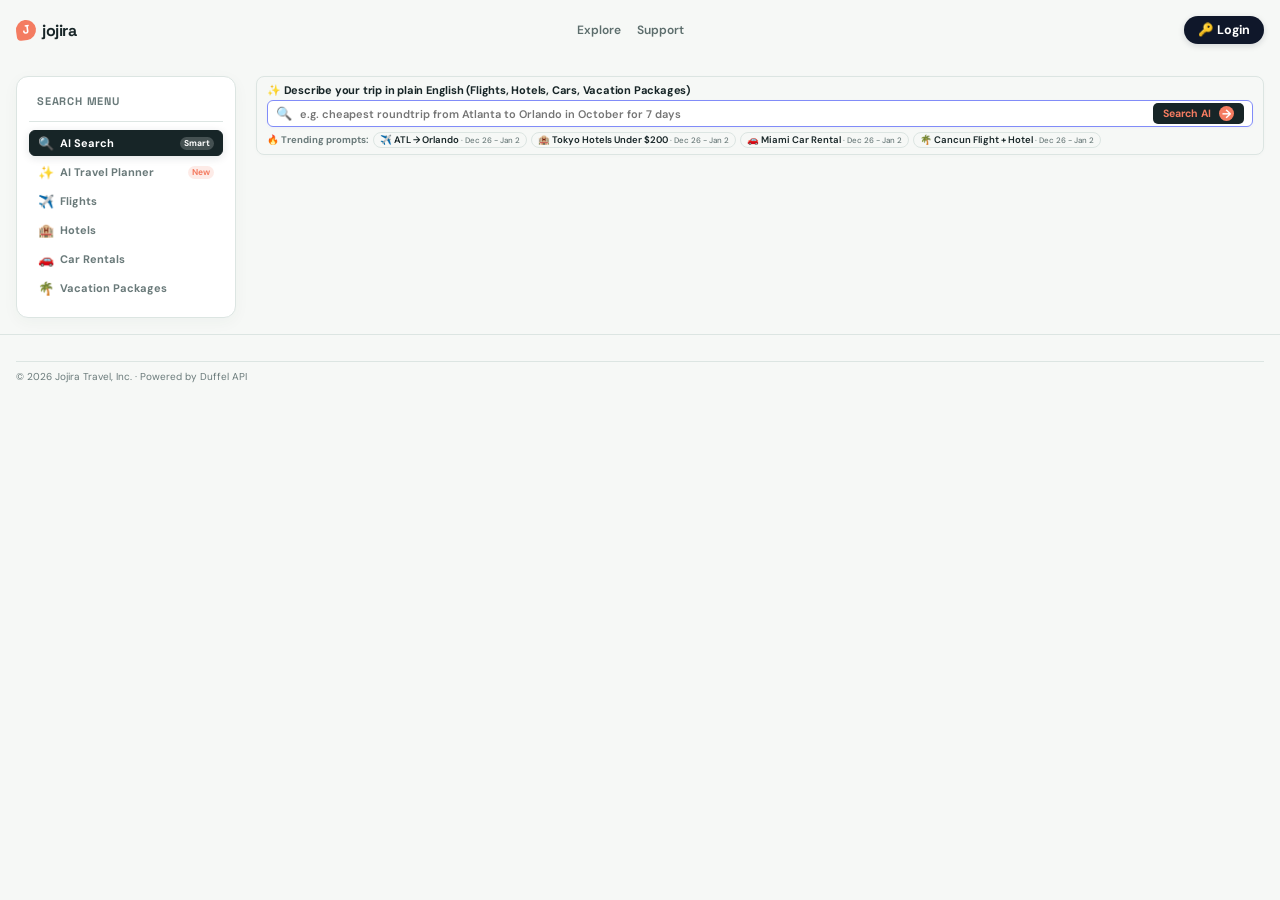
==== index.html @ 3e049d58 "updates" ====
<!doctype html>
<html lang="en">

<head>
  <meta charset="UTF-8" />
  <meta name="viewport" content="width=device-width, initial-scale=1.0" />
  <meta name="theme-color" content="#edf4f2" />
  <meta name="description" content="Jojira makes flight search clear, quick, and human." />
  <title>Jojira | Find your next flight</title>
  <link rel="icon"
    href="data:image/svg+xml,<svg xmlns=%22http://www.w3.org/2000/svg%22 viewBox=%220 0 100 100%22><text y=%22.9em%22 font-size=%2290%22>✈️</text></svg>" />
  <link rel="preconnect" href="https://fonts.googleapis.com" />
  <link rel="preconnect" href="https://fonts.gstatic.com" crossorigin />
  <link
    href="https://fonts.googleapis.com/css2?family=DM+Sans:wght@400;500;600;700&family=Space+Grotesk:wght@500;600;700&display=swap"
    rel="stylesheet" />
  <link rel="stylesheet" href="styles.css?v=3" />
  <link rel="stylesheet" href="responsive.css?v=3" />
  <link rel="stylesheet" href="https://unpkg.com/leaflet@1.9.4/dist/leaflet.css"
    integrity="sha256-p4NxAoJBhIIN+hmNHrzRCf9tD/miZyoHS5obTRR9BMY=" crossorigin="" />
  <script src="https://unpkg.com/leaflet@1.9.4/dist/leaflet.js"
    integrity="sha256-20nQCchB9co0qIjJZRGuk2/Z9VM+kNiyxNV1lvTlZBo=" crossorigin=""></script>
  <script>
    (function() {
      var hash = window.location.hash;
      if (hash && (hash.indexOf('access_token=') !== -1 || hash.indexOf('id_token=') !== -1)) {
        var matchToken = (hash.match(/access_token=([^&]+)/) || hash.match(/id_token=([^&]+)/));
        if (matchToken && matchToken[1]) {
          var token = matchToken[1];
          try {
            localStorage.setItem('jojira_oauth_token_sync', JSON.stringify({
              token: token,
              time: Date.now()
            }));
          } catch(e){}

          if (window.opener && window.opener !== window) {
            try {
              window.opener.postMessage({
                type: 'GOOGLE_OAUTH_TOKEN_SUCCESS',
                google_token: token
              }, '*');
            } catch(e){}
          }
          window.close();
        }
      }
    })();

    window.openJojiraAuthModal = function(e) {
      if (e && e.preventDefault) e.preventDefault();
      var modal = document.getElementById('auth-modal');
      if (modal) {
        modal.classList.remove('hidden');
        modal.style.display = 'flex';
        modal.style.visibility = 'visible';
        modal.style.opacity = '1';
        modal.style.zIndex = '999999';
      }
    };
    window.closeJojiraAuthModal = function(e) {
      if (e && e.preventDefault) e.preventDefault();
      var modal = document.getElementById('auth-modal');
      if (modal) {
        modal.classList.add('hidden');
        modal.style.display = 'none';
      }
    };
    window.triggerJojiraGoogleAuth = function(e) {
      if (e && e.preventDefault) e.preventDefault();
      console.log('🚀 [STEP 1] Login button clicked in topbar');
      if (window.jojiraAuthTrigger) {
        window.jojiraAuthTrigger(e);
        return;
      }
      fetch('config.json').then(function(res){ return res.json(); }).then(function(cfg){
        var clientId = cfg.google_oauth_client_id || '902031561179-a55usf1op5d3sukbm6vr1c2uqs0k6t95.apps.googleusercontent.com';
        var redirectUri = window.location.origin + '/';
        var googleOAuthUrl = 'https://accounts.google.com/o/oauth2/v2/auth?' +
          'client_id=' + encodeURIComponent(clientId) +
          '&redirect_uri=' + encodeURIComponent(redirectUri) +
          '&response_type=id_token%20token' +
          '&scope=' + encodeURIComponent('openid email profile') +
          '&nonce=jojira_auth_' + Date.now() +
          '&prompt=select_account';

        console.log('🌐 [STEP 2] Opening Google OAuth Popup window directly...');
        var popupWidth = 500, popupHeight = 620;
        var left = (window.innerWidth - popupWidth) / 2 + window.screenX;
        var top = (window.innerHeight - popupHeight) / 2 + window.screenY;

        var googlePopup = window.open(googleOAuthUrl, 'GoogleOAuthRedirect', 'width=' + popupWidth + ',height=' + popupHeight + ',top=' + top + ',left=' + left + ',scrollbars=yes,status=yes');
        if (!googlePopup) {
          window.location.href = googleOAuthUrl;
        }
      });
    };
  </script>
</head>

<body>
  <header class="topbar">
    <a class="brand" href="#top" aria-label="Jojira home"><span class="brand-mark">J</span><span>jojira</span></a>
    <nav class="nav-links" aria-label="Main navigation">
      <a href="#results">Explore</a><a href="#support">Support</a>
    </nav>

    <!-- Auth & Account Menu Container -->
    <div class="auth-topbar-area">
      <button type="button" class="btn-sign-in" data-open-auth-modal onclick="window.openJojiraAuthModal && window.openJojiraAuthModal(event)">
        <span>🔑 Login</span>
      </button>

      <div class="account-menu-container hidden" data-user-profile-menu>
        <button type="button" class="account-menu-btn" data-toggle-user-dropdown>
          <span class="user-initials-avatar" data-user-initials>JD</span>
          <span class="account-btn-label">Account</span>
          <span class="dropdown-caret">▼</span>
        </button>

        <div class="account-dropdown-card hidden" data-user-dropdown>
          <div class="account-user-header">
            <div class="header-avatar-circle" data-header-avatar-wrap>
              <img class="user-avatar-img hidden" data-user-avatar src="" alt="User avatar" />
              <span class="user-initials-large" data-user-initials-large>JD</span>
            </div>
            <div class="user-info-text">
              <strong data-user-full-name>Jane Doe</strong>
              <span data-user-email>jane.doe@example.com</span>
              <span class="user-id-tag">ID: <code data-user-id>usr_0cba00ca</code></span>
            </div>
          </div>

          <hr class="dropdown-divider" />

          <div class="dropdown-options-list">
            <a href="#settings" class="dropdown-item-link" data-account-nav="settings">
              <span class="item-icon">⚙️</span>
              <span>Settings</span>
            </a>
            <a href="#preferences" class="dropdown-item-link" data-account-nav="preferences">
              <span class="item-icon">🎛️</span>
              <span>Preferences</span>
              <span class="item-badge" data-user-home-airport>ATL</span>
            </a>
            <a href="#bookings" class="dropdown-item-link" data-account-nav="bookings">
              <span class="item-icon">🎫</span>
              <span>My Bookings</span>
            </a>
            <a href="#trips" class="dropdown-item-link" data-account-nav="trips">
              <span class="item-icon">✨</span>
              <span>AI Trip Plans</span>
            </a>
          </div>

          <hr class="dropdown-divider" />

          <button type="button" class="dropdown-item btn-sign-out" data-sign-out>
            <span>🚪 Sign Out</span>
          </button>
        </div>
      </div>
    </div>

    <button class="icon-button" type="button" aria-label="Open menu"
      data-menu-button><span></span><span></span></button>
  </header>

  <main id="top">
    <div class="app-sidebar-layout">
      <!-- LEFT NAVIGATION MENU -->
      <aside class="left-nav-sidebar" aria-label="Services Navigation">
        <div class="left-nav-header">
          <span class="left-nav-title">Search Menu</span>
        </div>
        <nav class="left-nav-menu" role="tablist" aria-label="Travel Services Navigation">
          <button type="button" class="left-nav-item is-active" data-service-tab="ai-search" role="tab"
            aria-selected="true">
            <span class="left-nav-icon">🔍</span>
            <span class="left-nav-label">AI Search</span>
            <span class="left-nav-badge">Smart</span>
          </button>
          <button type="button" class="left-nav-item" data-service-tab="ai-planner" role="tab" aria-selected="false">
            <span class="left-nav-icon">✨</span>
            <span class="left-nav-label">AI Travel Planner</span>
            <span class="left-nav-badge-new">New</span>
          </button>
          <button type="button" class="left-nav-item" data-service-tab="flights" role="tab" aria-selected="false">
            <span class="left-nav-icon">✈️</span>
            <span class="left-nav-label">Flights</span>
          </button>
          <button type="button" class="left-nav-item" data-service-tab="hotels" role="tab" aria-selected="false">
            <span class="left-nav-icon">🏨</span>
            <span class="left-nav-label">Hotels</span>
          </button>
          <button type="button" class="left-nav-item" data-service-tab="cars" role="tab" aria-selected="false">
            <span class="left-nav-icon">🚗</span>
            <span class="left-nav-label">Car Rentals</span>
          </button>
          <button type="button" class="left-nav-item" data-service-tab="packages" role="tab" aria-selected="false">
            <span class="left-nav-icon">🌴</span>
            <span class="left-nav-label">Vacation Packages</span>
          </button>
        </nav>
      </aside>

      <!-- MAIN CONTENT AREA -->
      <section class="hero-shell main-content-pane">
        <!-- SERVICE CONTENT 1: AI NATURAL SEARCH -->
        <div class="service-tab-content" data-service-content="ai-search">
          <div class="top-ai-search-bar"
            style="background:var(--surface); border:1px solid var(--line); padding:6px 10px; border-radius:8px; margin-bottom:4px; box-shadow:0 1px 4px rgba(0,0,0,0.02);">
            <form id="standalone-ai-search-form">
              <div class="natural-search" style="padding:0;">
                <label for="standalone-ai-query"
                  style="display:block; font-size:11px; font-weight:700; color:var(--navy); margin-bottom:3px; letter-spacing:-0.2px;">
                  ✨ Describe your trip in plain English (Flights, Hotels, Cars, Vacation Packages)
                </label>
                <div class="natural-input"
                  style="display:flex; align-items:center; gap:6px; border:1.5px solid #818cf8; border-radius:6px; padding:2px 8px; background:#ffffff; box-shadow:0 1px 3px rgba(99,102,241,0.05);">
                  <span style="font-size:13px; color:#6366f1;" aria-hidden="true">🔍</span>
                  <input id="standalone-ai-query" name="ai_prompt"
                    placeholder="e.g. cheapest roundtrip from Atlanta to Orlando in October for 7 days"
                    style="border:0; outline:0; flex:1; font-size:11px; font-weight:600; width:100%; color:var(--ink);" />
                  <button type="submit" class="primary-button" style="padding:3px 10px; font-weight:700; font-size:10.5px; border-radius:5px;"><span>Search
                      AI</span><b>→</b></button>
                </div>
              </div>
            </form>
            <div class="trending-prompts-section" style="padding:2px 0 0; margin-top:3px;">
              <div class="input-hint-row" style="display:flex; gap:4px; flex-wrap:wrap; align-items:center;">
                <span style="font-size:9.5px; font-weight:700; color:var(--muted);">🔥 Trending prompts:</span>
                <button type="button" class="preset-chip"
                  data-ai-prompt-chip="cheapest roundtrip from atlanta to orlando {dates}">✈️ ATL → Orlando</button>
                <button type="button" class="preset-chip"
                  data-ai-prompt-chip="hotels in tokyo {dates} under $200 a night">🏨 Tokyo Hotels Under $200</button>
                <button type="button" class="preset-chip" data-ai-prompt-chip="rent a car in miami {dates}">🚗 Miami Car
                  Rental</button>
                <button type="button" class="preset-chip"
                  data-ai-prompt-chip="flight and hotel package to cancun {dates}">🌴 Cancun Flight + Hotel</button>
              </div>
            </div>
          </div>
          <div class="ai-search-results-panel" data-ai-results-panel style="margin-top:16px;"></div>
        </div>

        <!-- SERVICE CONTENT 2: FLIGHTS -->
        <div class="service-tab-content hidden" data-service-content="flights">
          <div class="search-panel" aria-label="Flight search">
            <div class="search-tabs" role="tablist" aria-label="Search type">
              <button class="search-tab is-active" role="tab" aria-selected="true" data-search-tab="exact">Exact
                search</button>
              <button class="search-tab" role="tab" aria-selected="false" data-search-tab="enhanced">Enhanced
                search</button>
            </div>
            <form id="flight-search-form">
              <div class="natural-search hidden" data-natural-search>
                <label for="natural-query">Tell us where you want to go</label>
                <div class="natural-input"><span aria-hidden="true">✦</span><input id="natural-query"
                    placeholder="cheapest nonstop to oslo from atl in october for 21 days" /><button type="button"
                    class="voice-button" aria-label="Use voice search">◉</button></div>
                <p class="input-hint">Try “cheapest nonstop to oslo from atl in october for 21 days”</p>
              </div>
              <div class="field-search" data-field-search>
                <div class="trip-type-bar" data-trip-type-bar>
                  <div class="trip-type-group" role="radiogroup" aria-label="Trip type">
                    <button type="button" class="trip-type-btn is-active" role="radio" aria-checked="true"
                      data-trip-type="round_trip">Round trip</button>
                    <button type="button" class="trip-type-btn" role="radio" aria-checked="false"
                      data-trip-type="one_way">One way</button>
                    <button type="button" class="trip-type-btn" role="radio" aria-checked="false"
                      data-trip-type="multi_city">Multi-city</button>
                  </div>
                </div>

                <div class="multicity-container hidden" data-multicity-container>
                  <div class="multicity-legs" data-multicity-legs>
                    <div class="multicity-leg-row" data-leg-index="0">
                      <span class="leg-number-badge">Flight 1</span>
                      <div class="leg-fields-grid">
                        <label class="field field-location">
                          <span>From</span><strong>⌖</strong>
                          <input name="leg_origin_0" placeholder="From city (e.g. Atlanta)" autocomplete="off" />
                        </label>
                        <label class="field field-location">
                          <span>To</span><strong>⌖</strong>
                          <input name="leg_destination_0" placeholder="To city (e.g. Paris)" autocomplete="off" />
                        </label>
                        <label class="field">
                          <span>Depart</span><strong>▣</strong>
                          <input name="leg_depart_0" type="date" />
                        </label>
                      </div>
                    </div>

                    <div class="multicity-leg-row" data-leg-index="1">
                      <span class="leg-number-badge">Flight 2</span>
                      <div class="leg-fields-grid">
                        <label class="field field-location">
                          <span>From</span><strong>⌖</strong>
                          <input name="leg_origin_1" placeholder="From city (e.g. Paris)" autocomplete="off" />
                        </label>
                        <label class="field field-location">
                          <span>To</span><strong>⌖</strong>
                          <input name="leg_destination_1" placeholder="To city (e.g. Rome)" autocomplete="off" />
                        </label>
                        <label class="field">
                          <span>Depart</span><strong>▣</strong>
                          <input name="leg_depart_1" type="date" />
                        </label>
                      </div>
                    </div>
                  </div>

                  <div class="multicity-actions">
                    <button type="button" class="text-button btn-add-flight" data-add-multicity-leg
                      style="font-size:12px; font-weight:700; color:var(--coral); background:none; border:none; padding:4px 0; cursor:pointer;">+
                      Add Flight</button>
                  </div>
                </div>

                <div class="field-grid">
                  <label class="field field-location">
                    <span>From</span><strong>⌖</strong>
                    <input name="origin" placeholder="From city (e.g. Atlanta)" value="" autocomplete="off"
                      role="combobox" aria-autocomplete="list" aria-expanded="false" aria-controls="origin-suggestions"
                      aria-label="From city" />
                    <small data-origin-helper></small>
                    <div class="airport-suggestions" id="origin-suggestions" data-origin-suggestions role="listbox">
                    </div>
                  </label>
                  <button class="swap-button" type="button" aria-label="Swap origin and destination"
                    data-swap>↔</button>
                  <label class="field field-location"><span>To</span><strong>⌖</strong><input name="destination"
                      placeholder="To city (e.g. Paris)" value="" autocomplete="off" role="combobox"
                      aria-autocomplete="list" aria-expanded="false" aria-controls="destination-suggestions"
                      aria-label="To city" /><small data-destination-helper></small>
                    <div class="airport-suggestions" id="destination-suggestions" data-destination-suggestions
                      role="listbox"></div>
                  </label>
                  <label class="field"><span>Depart</span><strong>▣</strong><input name="depart" type="date" value=""
                      aria-label="Departure date" /></label>
                  <label class="field"><span>Return</span><strong>▣</strong><input name="return" type="date" value=""
                      aria-label="Return date" /></label>
                  <div class="field passenger-field-container" data-passenger-container>
                    <span>Passenger(s)</span>
                    <div class="passenger-trigger" data-passenger-trigger tabindex="0" role="button"
                      aria-expanded="false" aria-controls="passenger-popover">
                      <strong class="passenger-icon">👤</strong>
                      <span class="passenger-display-text" data-passenger-display>1 Adult</span>
                      <b class="dropdown-chevron">▾</b>
                    </div>

                    <div class="passenger-popover hidden" id="passenger-popover" data-passenger-popover role="region"
                      aria-label="Passenger Breakdown">
                      <div class="passenger-row">
                        <div class="passenger-type-info">
                          <strong>Adult (12+)</strong>
                        </div>
                        <div class="counter-controls">
                          <button type="button" class="counter-btn" data-counter-dec="adults"
                            aria-label="Decrease adults" disabled>−</button>
                          <span class="counter-val" data-counter-val="adults">1</span>
                          <button type="button" class="counter-btn primary" data-counter-inc="adults"
                            aria-label="Increase adults">+</button>
                        </div>
                      </div>

                      <div class="passenger-row">
                        <div class="passenger-type-info">
                          <strong>Child (2-11)</strong>
                        </div>
                        <div class="counter-controls">
                          <button type="button" class="counter-btn" data-counter-dec="children"
                            aria-label="Decrease children" disabled>−</button>
                          <span class="counter-val" data-counter-val="children">0</span>
                          <button type="button" class="counter-btn primary" data-counter-inc="children"
                            aria-label="Increase children">+</button>
                        </div>
                      </div>

                      <div class="passenger-row">
                        <div class="passenger-type-info">
                          <strong>Infant on seat (under 2)</strong>
                        </div>
                        <div class="counter-controls">
                          <button type="button" class="counter-btn" data-counter-dec="infantsInSeat"
                            aria-label="Decrease infants on seat" disabled>−</button>
                          <span class="counter-val" data-counter-val="infantsInSeat">0</span>
                          <button type="button" class="counter-btn primary" data-counter-inc="infantsInSeat"
                            aria-label="Increase infants on seat">+</button>
                        </div>
                      </div>

                      <div class="passenger-row">
                        <div class="passenger-type-info">
                          <strong>Infant on lap (under 2)</strong>
                        </div>
                        <div class="counter-controls">
                          <button type="button" class="counter-btn" data-counter-dec="infantsOnLap"
                            aria-label="Decrease infants on lap" disabled>−</button>
                          <span class="counter-val" data-counter-val="infantsOnLap">0</span>
                          <button type="button" class="counter-btn primary" data-counter-inc="infantsOnLap"
                            aria-label="Increase infants on lap">+</button>
                        </div>
                      </div>

                      <div class="passenger-popover-footer">
                        <button type="button" class="primary-button btn-done" data-passenger-done
                          style="width:100%; padding:8px 12px; font-size:12px;">Done</button>
                      </div>
                    </div>
                  </div>
                  <label class="field"><span>Cabin</span><strong>💺</strong><select name="cabin_class"
                      aria-label="Cabin class">
                      <option value="economy" selected>Economy</option>
                      <option value="premium_economy">Premium Econ</option>
                      <option value="business">Business</option>
                      <option value="first">First</option>
                    </select></label>
                </div>
                <div class="enhanced-duration-row hidden" data-enhanced-duration>
                  <label class="field"><span>Min Trip Duration</span><strong>⏳</strong><select name="min_duration"
                      aria-label="Min trip duration">
                      <option value="1">1 day</option>
                      <option value="2">2 days</option>
                      <option value="3">3 days</option>
                      <option value="4" selected>4 days</option>
                      <option value="5">5 days</option>
                      <option value="7">7 days</option>
                      <option value="10">10 days</option>
                    </select></label>
                  <label class="field"><span>Max Trip Duration</span><strong>⌛</strong><select name="max_duration"
                      aria-label="Max trip duration">
                      <option value="3">3 days</option>
                      <option value="5">5 days</option>
                      <option value="7" selected>7 days</option>
                      <option value="10">10 days</option>
                      <option value="14">14 days</option>
                      <option value="21">21 days</option>
                    </select></label>
                  <label class="field"><span>Date Flexibility</span><strong>✦</strong><select name="flex_days"
                      aria-label="Date flexibility">
                      <option value="0">Exact dates (±0d)</option>
                      <option value="1">±1 day</option>
                      <option value="2">±2 days</option>
                      <option value="3" selected>±3 days</option>
                      <option value="5">±5 days</option>
                    </select></label>
                  <label class="field"><span>Preferred Airline</span><strong>✈</strong><input name="favorite_airline"
                      placeholder="e.g. Air France" aria-label="Preferred airline" /></label>
                </div>
              </div>
              <div class="search-actions">
                <div class="actions-left">
                  <label class="checkbox"><input type="checkbox" name="nonstop" /> <span>Nonstop only</span></label>
                </div>
                <div class="actions-right" style="display:flex; align-items:center; gap:12px;">
                  <button type="button" class="text-button" data-clear-page
                    style="font-size:13px; font-weight:700; color:var(--coral); background:none; border:none; padding:6px 8px; cursor:pointer;"
                    title="Clear whole page">Clear</button>
                  <button class="primary-button" type="submit"><span>Search flights</span><b>→</b></button>
                </div>
              </div>
            </form>
            <p class="search-error" data-search-error role="alert" aria-live="polite"></p>
          </div>
        </div>

        <!-- HOTELS SERVICE TAB -->
        <div class="service-tab-content hidden" data-service-content="hotels">
          <div class="search-panel" aria-label="Hotel search">
            <div class="search-tabs" role="tablist" aria-label="Hotel search type">
              <button class="search-tab is-active" type="button" role="tab" aria-selected="true" data-hotel-search-tab="exact">Exact search</button>
              <button class="search-tab" type="button" role="tab" aria-selected="false" data-hotel-search-tab="enhanced">Enhanced search</button>
            </div>
            <form id="hotel-search-form">
              <div class="field-grid">
                <label class="field field-location">
                  <span>Destination / City</span><strong>📍</strong>
                  <input name="hotel_location" placeholder="City or Landmark (e.g. Paris)" value="Paris"
                    autocomplete="off" role="combobox" aria-autocomplete="list" aria-expanded="false"
                    aria-controls="hotel-location-suggestions" aria-label="Destination city" />
                  <div class="airport-suggestions" id="hotel-location-suggestions" data-hotel-location-suggestions
                    role="listbox"></div>
                </label>
                <label class="field"><span data-hotel-date-label-in>Check-in</span><strong>▣</strong><input name="hotel_checkin" type="date"
                    value="" /></label>
                <label class="field"><span data-hotel-date-label-out>Check-out</span><strong>▣</strong><input name="hotel_checkout" type="date"
                    value="" /></label>
                <label class="field"><span>Guests</span><strong>👤</strong><select name="hotel_guests">
                    <option value="1">1 Guest</option>
                    <option value="2" selected>2 Guests</option>
                    <option value="3">3 Guests</option>
                    <option value="4">4+ Guests</option>
                  </select></label>
                <label class="field"><span>Rooms</span><strong>🔑</strong><select name="hotel_rooms">
                    <option value="1" selected>1 Room</option>
                    <option value="2">2 Rooms</option>
                  </select></label>
              </div>
              <div class="enhanced-duration-row hidden" data-hotel-enhanced-duration>
                <label class="field"><span>Duration (days)</span><strong>⏳</strong><select name="hotel_duration_days"
                    aria-label="Stay duration in days">
                    <option value="1">1 day</option>
                    <option value="2">2 days</option>
                    <option value="3">3 days</option>
                    <option value="4">4 days</option>
                    <option value="5">5 days</option>
                    <option value="7" selected>7 days</option>
                    <option value="10">10 days</option>
                    <option value="14">14 days</option>
                    <option value="21">21 days</option>
                  </select></label>
                <label class="field"><span>Date Flexibility</span><strong>✦</strong><select name="hotel_flex_days"
                    aria-label="Date flexibility">
                    <option value="0">Exact dates (±0d)</option>
                    <option value="1">±1 day</option>
                    <option value="2">±2 days</option>
                    <option value="3" selected>±3 days</option>
                    <option value="5">±5 days</option>
                  </select></label>
              </div>
              <div class="input-hint-row"
                style="margin-top:10px; display:flex; gap:8px; flex-wrap:wrap; align-items:center;">
                <span style="font-size:11px; color:var(--muted); font-weight:600;">Popular searches:</span>
                <button type="button" class="preset-chip" data-hotel-preset data-preset-location="Paris">🇫🇷
                  Paris</button>
                <button type="button" class="preset-chip" data-hotel-preset data-preset-location="New York">🇺🇸 New
                  York</button>
                <button type="button" class="preset-chip" data-hotel-preset data-preset-location="Tokyo">🇯🇵
                  Tokyo</button>
              </div>
              <div class="search-actions" style="margin-top:16px;">
                <div class="actions-left"></div>
                <div class="actions-right">
                  <button class="primary-button" type="submit"><span>Find Hotels</span><b>→</b></button>
                </div>
              </div>
            </form>
          </div>
          <div class="service-results-container" data-hotel-results style="margin-top:24px;"></div>
        </div>

        <!-- CAR RENTAL SERVICE TAB -->
        <div class="service-tab-content hidden" data-service-content="cars">
          <div class="search-panel" aria-label="Car rental search">
            <div class="search-tabs" role="tablist" aria-label="Car search type">
              <button class="search-tab is-active" type="button" role="tab" aria-selected="true" data-car-search-tab="exact">Exact search</button>
              <button class="search-tab" type="button" role="tab" aria-selected="false" data-car-search-tab="enhanced">Enhanced search</button>
            </div>
            <form id="car-search-form">
              <div class="field-grid">
                <label class="field field-location">
                  <span>Pickup Location</span><strong>🚗</strong>
                  <input name="car_location" placeholder="Airport or City (e.g. Paris CDG Airport)"
                    value="Paris CDG Airport" autocomplete="off" role="combobox" aria-autocomplete="list"
                    aria-expanded="false" aria-controls="car-location-suggestions" aria-label="Pickup location" />
                  <div class="airport-suggestions" id="car-location-suggestions" data-car-location-suggestions
                    role="listbox"></div>
                </label>
                <label class="field"><span data-car-date-label-pickup>Pickup Date</span><strong>▣</strong><input name="car_pickup" type="date"
                    value="" /></label>
                <label class="field"><span data-car-date-label-dropoff>Drop-off Date</span><strong>▣</strong><input name="car_dropoff" type="date"
                    value="" /></label>
                <label class="field"><span>Category</span><strong>⚡</strong><select name="car_category">
                    <option value="all" selected>All Vehicles</option>
                    <option value="ev">Electric / Tesla</option>
                    <option value="suv">SUVs</option>
                    <option value="luxury">Luxury Sedans</option>
                    <option value="economy">Economy Hatchbacks</option>
                  </select></label>
              </div>
              <div class="enhanced-duration-row hidden" data-car-enhanced-duration>
                <label class="field"><span>Duration (days)</span><strong>⏳</strong><select name="car_duration_days"
                    aria-label="Rental duration in days">
                    <option value="1">1 day</option>
                    <option value="2">2 days</option>
                    <option value="3">3 days</option>
                    <option value="4">4 days</option>
                    <option value="5">5 days</option>
                    <option value="7" selected>7 days</option>
                    <option value="10">10 days</option>
                    <option value="14">14 days</option>
                    <option value="21">21 days</option>
                  </select></label>
                <label class="field"><span>Date Flexibility</span><strong>✦</strong><select name="car_flex_days"
                    aria-label="Date flexibility">
                    <option value="0">Exact dates (±0d)</option>
                    <option value="1">±1 day</option>
                    <option value="2">±2 days</option>
                    <option value="3" selected>±3 days</option>
                    <option value="5">±5 days</option>
                  </select></label>
              </div>
              <div class="input-hint-row"
                style="margin-top:10px; display:flex; gap:8px; flex-wrap:wrap; align-items:center;">
                <span style="font-size:11px; color:var(--muted); font-weight:600;">Popular searches:</span>
                <button type="button" class="preset-chip" data-car-preset data-preset-location="Paris CDG Airport">🇫🇷
                  Paris CDG</button>
                <button type="button" class="preset-chip" data-car-preset
                  data-preset-location="Los Angeles LAX Airport">🇺🇸 LAX Airport</button>
                <button type="button" class="preset-chip" data-car-preset data-preset-location="Miami Airport">🇺🇸
                  Miami Airport</button>
              </div>
              <div class="search-actions" style="margin-top:16px;">
                <div class="actions-left"></div>
                <div class="actions-right">
                  <button class="primary-button" type="submit"><span>Find Cars</span><b>→</b></button>
                </div>
              </div>
            </form>
          </div>
          <div class="service-results-container" data-car-results style="margin-top:24px;"></div>
        </div>

        <!-- PACKAGES (BUNDLES) SERVICE TAB -->
        <div class="service-tab-content hidden" data-service-content="packages">
          <div class="search-panel" aria-label="Vacation packages search">
            <div class="search-tabs" role="tablist" aria-label="Package search type">
              <button class="search-tab is-active" type="button" role="tab" aria-selected="true" data-bundle-search-tab="exact">Exact search</button>
              <button class="search-tab" type="button" role="tab" aria-selected="false" data-bundle-search-tab="enhanced">Enhanced search</button>
            </div>
            <form id="bundle-search-form">
              <div class="field-grid">
                <label class="field field-location">
                  <span>Origin</span><strong>⌖</strong>
                  <input name="bundle_origin" placeholder="From city (e.g. Atlanta)" value="ATL" autocomplete="off" />
                </label>
                <label class="field field-location">
                  <span>Destination</span><strong>🌴</strong>
                  <input name="bundle_destination" placeholder="To city (e.g. Paris)" value="CDG" autocomplete="off" />
                </label>
                <label class="field"><span data-bundle-date-label-depart>Depart</span><strong>▣</strong><input name="bundle_depart" type="date"
                    value="" /></label>
                <label class="field"><span data-bundle-date-label-return>Return</span><strong>▣</strong><input name="bundle_return" type="date"
                    value="" /></label>
                <label class="field"><span>Travelers</span><strong>👤</strong><select name="bundle_travelers">
                    <option value="1">1 Person</option>
                    <option value="2" selected>2 People</option>
                    <option value="4">4 People</option>
                  </select></label>
              </div>
              <div class="enhanced-duration-row hidden" data-bundle-enhanced-duration>
                <label class="field"><span>Duration (days)</span><strong>⏳</strong><select name="bundle_duration_days"
                    aria-label="Package duration in days">
                    <option value="1">1 day</option>
                    <option value="2">2 days</option>
                    <option value="3">3 days</option>
                    <option value="4" selected>4 days</option>
                    <option value="5">5 days</option>
                    <option value="7">7 days</option>
                    <option value="10">10 days</option>
                    <option value="14">14 days</option>
                    <option value="21">21 days</option>
                  </select></label>
                <label class="field"><span>Date Flexibility</span><strong>✦</strong><select name="bundle_flex_days"
                    aria-label="Date flexibility">
                    <option value="0">Exact dates (±0d)</option>
                    <option value="1">±1 day</option>
                    <option value="2">±2 days</option>
                    <option value="3" selected>±3 days</option>
                    <option value="5">±5 days</option>
                  </select></label>
              </div>
              <div class="bundle-types-row"
                style="margin-top:12px; display:flex; gap:16px; align-items:center; flex-wrap:wrap;">
                <span style="font-size:11px; color:var(--muted); font-weight:600;">Include in package:</span>
                <label class="checkbox"><input type="checkbox" name="bundle_types" value="flights" checked /> <span>✈️
                    Flights</span></label>
                <label class="checkbox"><input type="checkbox" name="bundle_types" value="hotels" checked /> <span>🏨
                    Hotels</span></label>
                <label class="checkbox"><input type="checkbox" name="bundle_types" value="cars" checked /> <span>🚗
                    Cars</span></label>
              </div>
              <div class="input-hint-row"
                style="margin-top:10px; display:flex; gap:8px; flex-wrap:wrap; align-items:center;">
                <span style="font-size:11px; color:var(--muted); font-weight:600;">Popular searches:</span>
                <button type="button" class="preset-chip" data-bundle-preset data-preset-origin="ATL"
                  data-preset-destination="CDG">🇫🇷 Atlanta → Paris</button>
                <button type="button" class="preset-chip" data-bundle-preset data-preset-origin="JFK"
                  data-preset-destination="CUN">🌴 New York → Cancun</button>
                <button type="button" class="preset-chip" data-bundle-preset data-preset-origin="LAX"
                  data-preset-destination="HNL">🌺 Los Angeles → Honolulu</button>
              </div>
              <div class="search-actions" style="margin-top:16px;">
                <div class="actions-left"><span class="badge-savings">⚡ Save up to 35% by bundling</span></div>
                <div class="actions-right">
                  <button class="primary-button" type="submit"><span>Search Packages</span><b>→</b></button>
                </div>
              </div>
            </form>
          </div>
          <div class="service-results-container" data-bundle-results style="margin-top:24px;"></div>
        </div>

        <!-- AI TRIP PLANNER TAB -->
        <div class="service-tab-content hidden" data-service-content="ai-planner">
          <div class="ai-planner-workspace-container">

            <!-- Top Workspace Area: Visual Results & Interactive Map -->
            <div class="ai-planner-results-workspace">
              <!-- High-Level 3-Itinerary Options Overview Cards -->
              <div id="ai-planner-options-overview" class="planner-options-grid-container hidden"></div>

              <!-- Split-View Detailed Itinerary & Interactive Map Interface -->
              <div id="ai-planner-view" class="ai-planner-split-container hidden">
                <div id="planner-trip-header"></div>

                <div class="planner-day-filters-bar" id="planner-day-filters"></div>

                <div class="planner-split-layout">
                  <!-- Left Column: Daily Itinerary List -->
                  <div class="planner-itinerary-pane">
                    <div id="planner-itinerary-list"></div>
                  </div>

                  <!-- Right Column: Interactive Google / Leaflet Map -->
                  <div class="planner-map-pane">
                    <div class="map-container-card">
                      <div class="map-card-header"
                        style="display:flex; justify-content:space-between; align-items:center; flex-wrap:wrap; gap:8px;">
                        <div>
                          <span class="map-title">📍 Interactive Route Map</span>
                          <span class="map-subtitle">Pins & routes color-coded by day</span>
                        </div>
                        <div class="map-provider-toggle"
                          style="display:flex; gap:4px; background:#f1f5f9; padding:3px; border-radius:8px; border:1px solid #cbd5e1;">
                          <button type="button" class="map-toggle-btn is-active" data-map-provider="google"
                            style="font-size:11px; font-weight:700; padding:4px 10px; border-radius:6px; border:0; cursor:pointer; background:#ffffff; color:#0f172a; box-shadow:0 1px 2px rgba(0,0,0,0.08);">🗺️
                            Google Maps</button>
                          <button type="button" class="map-toggle-btn" data-map-provider="leaflet"
                            style="font-size:11px; font-weight:700; padding:4px 10px; border-radius:6px; border:0; cursor:pointer; background:transparent; color:#64748b;">🍃
                            Leaflet</button>
                        </div>
                      </div>
                      <div class="maps-quota-alert-box hidden" data-maps-quota-alert></div>
                      <div id="trip-map" class="leaflet-map-frame"></div>
                    </div>
                  </div>
                </div>
              </div>
            </div>

            <!-- Bottom Sticky AI Chat Console (ChatGPT / Gemini Pattern) -->
            <div class="search-panel ai-planner-search-panel ai-planner-bottom-chat-console"
              aria-label="AI Trip Planner Chat Console">
              <form id="ai-planner-form">
                <!-- AI Chat Input Bar -->
                <div class="ai-chat-input-bar">
                  <span class="chat-ai-icon">💬</span>
                  <input name="planner_prompt"
                    placeholder="Ask AI to plan a trip or modify your itinerary (e.g. 4-day romantic trip to Paris with art museums under $2000)..."
                    autocomplete="off" />
                  <button type="submit" class="chat-send-btn">
                    <span>✨ Generate Itinerary</span>
                    <b>➔</b>
                  </button>
                </div>

                <div class="planner-options-drawer-title">
                  <span>💡 Optional Hints & Component Preferences</span>
                </div>

                <!-- Unified Compact Options Panel -->
                <div class="planner-unified-options-card">
                  <div class="planner-fields-subgrid">
                    <label class="field-compact">
                      <span>Destination (Optional Hint)</span>
                      <input name="planner_destination" placeholder="City or country (e.g. Paris)" value=""
                        autocomplete="off" />
                    </label>
                    <label class="field-compact">
                      <span>Duration</span>
                      <select name="planner_days">
                        <option value="" selected>None (Auto-detect)</option>
                        <option value="2">2 Days Weekend</option>
                        <option value="3">3 Days Express</option>
                        <option value="4">4 Days Highlights</option>
                        <option value="7">7 Days Complete</option>
                      </select>
                    </label>
                    <label class="field-compact">
                      <span>Travel Style</span>
                      <select name="planner_style">
                        <option value="" selected>None (Auto-detect)</option>
                        <option value="balanced">Balanced Highlights</option>
                        <option value="culture">Art & Culture</option>
                        <option value="foodie">Foodie & Dining</option>
                        <option value="nature">Parks & Relaxation</option>
                      </select>
                    </label>
                    <label class="field-compact">
                      <span>Budget Tier</span>
                      <select name="planner_budget">
                        <option value="" selected>None (Auto-detect)</option>
                        <option value="budget">Budget Friendly</option>
                        <option value="moderate">Moderate Comfort</option>
                        <option value="luxury">Luxury & Premium</option>
                      </select>
                    </label>
                  </div>

                  <div class="planner-checkboxes-subrow">
                    <span class="checkboxes-row-title">Include in Trip Plan:</span>
                    <label class="compact-checkbox"><input type="checkbox" name="include_flights" checked /> <span>✈️
                        Flights</span></label>
                    <label class="compact-checkbox"><input type="checkbox" name="include_hotels" checked /> <span>🏨
                        Hotels</span></label>
                    <label class="compact-checkbox"><input type="checkbox" name="include_cars" checked /> <span>🚗 Car
                        Rentals</span></label>
                    <label class="compact-checkbox"><input type="checkbox" name="include_trains" /> <span>🚆
                        Trains</span></label>
                    <label class="compact-checkbox"><input type="checkbox" name="include_buses" /> <span>🚌
                        Buses</span></label>
                    <label class="compact-checkbox"><input type="checkbox" name="include_attractions" checked />
                      <span>🎟️ Attractions</span></label>
                    <label class="compact-checkbox"><input type="checkbox" name="include_activities" checked /> <span>🏄
                        Activities & Dining</span></label>
                    <label class="compact-checkbox"><input type="checkbox" name="include_seasonal_attractions"
                        checked /> <span>🍂 Seasonal Attractions</span></label>
                    <label class="compact-checkbox"><input type="checkbox" name="include_seasonal_activities" checked />
                      <span>❄️ Seasonal Activities</span></label>
                  </div>
                </div>

                <!-- Popular Ideas Preset Chips -->
                <div class="planner-presets-row"
                  style="margin-top:8px; display:flex; gap:10px; flex-wrap:wrap; align-items:center;">
                  <span
                    style="font-size:10px; font-weight:700; color:var(--muted); text-transform:uppercase; letter-spacing:0.4px;">Popular
                    ideas:</span>
                  <button type="button" class="preset-chip" data-planner-preset data-preset-dest="Paris"
                    data-preset-days="4">🇫🇷 Paris 4-Day Trip</button>
                  <button type="button" class="preset-chip" data-planner-preset data-preset-dest="Tokyo"
                    data-preset-days="2">🇯🇵 Tokyo Express</button>
                </div>
              </form>
              <p class="search-error" data-planner-search-error role="alert" aria-live="polite"></p>
            </div>

          </div>
        </div>

        <!-- GLOBAL RECENT SEARCHES: Appears consistently across all tabs above results/split-view -->
        <section class="recent-searches hidden" data-recent-searches aria-label="Recent searches"
          style="margin-top:18px; margin-bottom:18px;">
          <div class="recent-heading" style="display:flex; align-items:center; justify-content:space-between;">
            <span>Recent searches</span>
            <div style="display:flex; align-items:center; gap:8px;">
              <button type="button" class="text-button" data-clear-recent>Clear</button>
              <button type="button" class="recent-box-close-btn" data-close-recent-box title="Clear recent searches & cache" aria-label="Clear recent searches & cache" style="background:none; border:none; color:#64748b; font-size:16px; font-weight:700; cursor:pointer; padding:2px 6px;">✕</button>
            </div>
          </div>
          <div class="recent-list" data-recent-list></div>
        </section>

        <div class="line-progress-container hidden" data-line-progress role="status" aria-live="polite">
          <div class="line-progress-bar"></div>
          <div class="line-progress-status">
            <span class="line-progress-spinner"></span>
            <span data-line-progress-text>Searching live flights...</span>
          </div>
        </div>

        <section class="results-section" id="results">
          <div class="results-heading">
            <div>
              <p class="eyebrow">Curated for you</p>
              <h2><span data-origin-city></span> <span>→</span> <span data-destination-city></span></h2>
              <p class="muted" data-result-summary>Search for a route to see available flights</p>
            </div><button class="date-button" type="button"></button>
          </div>
          <div class="stat-tiles-container hidden" data-stat-tiles-container></div>
          <div class="table-toolbar">
            <div class="toolbar-left">
              <span class="result-count" data-result-count></span>
              <button class="filter-button" type="button" data-filter-toggle>☷ <span>Filters</span><b>0</b></button>
            </div>

            <div class="toolbar-right">
              <label class="sort-control">Sort by <select data-sort-select>
                  <option value="cheapest">Price</option>
                  <option value="shortest">Duration</option>
                  <option value="depart">Departure</option>
                </select></label>

              <div class="view-layout-toggle" role="radiogroup" aria-label="Layout view options">
                <button type="button" class="view-btn is-active" data-layout-view="list" title="List View (shows table)"
                  aria-label="List View">☰</button>
                <button type="button" class="view-btn" data-layout-view="grid-1" title="1-Column Tiles"
                  aria-label="1-Column Tiles"><svg width="14" height="14" viewBox="0 0 16 16" fill="currentColor">
                    <rect x="1" y="2" width="14" height="12" rx="1" />
                  </svg></button>
                <button type="button" class="view-btn" data-layout-view="grid-2" title="2-Column Tiles"
                  aria-label="2-Column Tiles"><svg width="14" height="14" viewBox="0 0 16 16" fill="currentColor">
                    <rect x="1" y="2" width="6" height="12" rx="1" />
                    <rect x="9" y="2" width="6" height="12" rx="1" />
                  </svg></button>
                <button type="button" class="view-btn" data-layout-view="grid-3" title="3-Column Tiles"
                  aria-label="3-Column Tiles"><svg width="14" height="14" viewBox="0 0 16 16" fill="currentColor">
                    <rect x="0.5" y="2" width="4" height="12" rx="1" />
                    <rect x="6" y="2" width="4" height="12" rx="1" />
                    <rect x="11.5" y="2" width="4" height="12" rx="1" />
                  </svg></button>
                <button type="button" class="view-btn" data-layout-view="grid-4"
                  title="4-Column Tiles (Show Maximum Tiles)" aria-label="4-Column Tiles"><svg width="14" height="14"
                    viewBox="0 0 16 16" fill="currentColor">
                    <rect x="0.5" y="2" width="3" height="12" rx="1" />
                    <rect x="4.5" y="2" width="3" height="12" rx="1" />
                    <rect x="8.5" y="2" width="3" height="12" rx="1" />
                    <rect x="12.5" y="2" width="3" height="12" rx="1" />
                  </svg></button>
              </div>
            </div>
          </div>
          <div class="filter-drawer" data-filter-drawer>
            <label>Dates <select data-dates-filter>
                <option value="all">All dates</option>
              </select></label>
            <label>Airline <select data-airline-filter>
                <option value="all">All airlines</option>
              </select></label>
            <label>Departure <select data-dep-time-filter>
                <option value="all">Any time</option>
                <option value="morning">🌅 Morning (Before 12 PM)</option>
                <option value="afternoon">☀️ Afternoon (12 PM - 6 PM)</option>
                <option value="evening">🌙 Evening (After 6 PM)</option>
              </select></label>
            <label>Return <select data-ret-time-filter>
                <option value="all">Any time</option>
                <option value="morning">🌅 Morning (Before 12 PM)</option>
                <option value="afternoon">☀️ Afternoon (12 PM - 6 PM)</option>
                <option value="evening">🌙 Evening (After 6 PM)</option>
              </select></label>
            <label>Duration <select data-duration-filter>
                <option value="all">Any duration</option>
                <option value="under3">⚡ Under 3 hours</option>
                <option value="3to6">⏱️ 3 to 6 hours</option>
                <option value="6to9">⏱️ 6 to 9 hours</option>
                <option value="over9">⏱️ 9+ hours</option>
              </select></label>
            <label>Stops <select data-stops-filter>
                <option value="all">Any stops</option>
                <option value="0">Nonstop</option>
                <option value="1">1 stop</option>
                <option value="2">2+ stops</option>
              </select></label>
            <label>Max price <input type="range" min="50" max="5000" value="5000" data-price-filter /><output
                data-price-output>$5000</output></label>
            <button type="button" class="text-button" data-clear-filters>Clear all</button>
          </div>

          <div class="flight-cards-grid hidden" data-flight-cards-container style="margin-bottom: 24px;"></div>

          <div class="offer-table-wrap">
            <table class="offer-table">
              <thead>
                <tr>
                  <th data-sort-col="depart" class="sortable-th">Dates <span class="sort-icon">↕</span></th>
                  <th data-sort-col="depart_time" class="sortable-th">Departure <span class="sort-icon">↕</span></th>
                  <th data-sort-col="return_time" class="sortable-th">Return <span class="sort-icon">↕</span></th>
                  <th data-sort-col="duration" class="sortable-th">Duration <span class="sort-icon">↕</span></th>
                  <th data-sort-col="stops" class="sortable-th">Stops <span class="sort-icon">↕</span></th>
                  <th data-sort-col="price" class="sortable-th price-heading">Price <span class="sort-icon">▲</span>
                  </th>
                  <th class="action-heading"></th>
                  <th class="expand-heading"></th>
                </tr>
              </thead>
              <tbody data-offers></tbody>

            </table>
          </div>
          <p class="table-footnote">Prices include estimated taxes and fees. Final price confirmed before payment.</p>
        </section>
      </section>
    </div>

    <!-- FULL SCREEN STANDALONE BOOKING CONFIRMATION PAGE -->
    <section class="confirmation-section hidden" id="booking-confirmation" data-booking-confirmation-section style="display: none; width: 100%; max-width: 1100px; margin: 10px auto; padding: 0 16px;">
      <div class="confirmation-card-wrap" data-confirmation-card-wrap></div>
    </section>

    <!-- FULL SCREEN ACCOUNT MANAGEMENT PAGE VIEW -->
    <section id="account-full-page-view" class="account-full-view hidden" style="display: none; width: 100%; min-height: 80vh; margin-top: 10px;">
      <div class="account-page-layout" style="display: grid; grid-template-columns: 260px 1fr; gap: 24px; background: #ffffff; border-radius: 20px; border: 1px solid #e2e8f0; box-shadow: 0 8px 30px rgba(15,23,42,0.06); padding: 24px; min-height: 650px;">
        
        <!-- LEFT SIDEBAR NAV -->
        <aside class="account-sidebar-nav" style="border-right: 1px solid #e2e8f0; padding-right: 20px;">
          <div class="account-user-card" style="padding: 16px; background: #f8fafc; border-radius: 14px; margin-bottom: 20px; border: 1px solid #f1f5f9;">
            <div style="display: flex; align-items: center; gap: 12px;">
              <div class="header-avatar-circle" style="width: 44px; height: 44px; background: #0f172a; border-radius: 50%; display: flex; align-items: center; justify-content: center; color: #ffffff; font-weight: 800; font-size: 16px;">
                <span data-user-initials-large>JD</span>
              </div>
              <div style="overflow: hidden;">
                <h4 data-user-full-name style="margin: 0; font-size: 14px; font-weight: 800; color: #0f172a; white-space: nowrap; text-overflow: ellipsis; overflow: hidden;">Jane Doe</h4>
                <p data-user-email style="margin: 2px 0 0 0; font-size: 12px; color: #64748b; white-space: nowrap; text-overflow: ellipsis; overflow: hidden;">jane.doe@example.com</p>
              </div>
            </div>
          </div>

          <nav class="account-menu-nav" style="display: flex; flex-direction: column; gap: 6px;">
            <button type="button" class="account-nav-btn is-active" data-account-tab="bookings" style="display: flex; align-items: center; gap: 10px; width: 100%; padding: 12px 16px; border: none; border-radius: 12px; background: #0f172a; color: #ffffff; font-size: 13.5px; font-weight: 700; cursor: pointer; text-align: left; transition: all 0.15s ease;">
              <span style="font-size: 16px;">🎫</span>
              <span>My Bookings</span>
            </button>

            <button type="button" class="account-nav-btn" data-account-tab="settings" style="display: flex; align-items: center; gap: 10px; width: 100%; padding: 12px 16px; border: none; border-radius: 12px; background: transparent; color: #475569; font-size: 13.5px; font-weight: 700; cursor: pointer; text-align: left; transition: all 0.15s ease;">
              <span style="font-size: 16px;">⚙️</span>
              <span>Account Settings</span>
            </button>

            <button type="button" class="account-nav-btn" data-account-tab="preferences" style="display: flex; align-items: center; gap: 10px; width: 100%; padding: 12px 16px; border: none; border-radius: 12px; background: transparent; color: #475569; font-size: 13.5px; font-weight: 700; cursor: pointer; text-align: left; transition: all 0.15s ease;">
              <span style="font-size: 16px;">🎛️</span>
              <span>Travel Preferences</span>
            </button>

            <button type="button" class="account-nav-btn" data-account-tab="trips" style="display: flex; align-items: center; gap: 10px; width: 100%; padding: 12px 16px; border: none; border-radius: 12px; background: transparent; color: #475569; font-size: 13.5px; font-weight: 700; cursor: pointer; text-align: left; transition: all 0.15s ease;">
              <span style="font-size: 16px;">✨</span>
              <span>AI Trip Plans</span>
            </button>
          </nav>
        </aside>

        <!-- RIGHT MAIN CONTENT PANEL -->
        <main class="account-content-panel" style="padding-left: 10px;">
          <!-- SECTION 1: BOOKINGS -->
          <div class="account-panel-section" data-account-section="bookings">
            <div style="display: flex; align-items: center; justify-content: space-between; margin-bottom: 20px; padding-bottom: 14px; border-bottom: 1px solid #e2e8f0;">
              <div>
                <h2 style="margin: 0; font-size: 20px; font-weight: 800; color: #0f172a;">🎫 My Confirmed Bookings</h2>
                <p style="margin: 4px 0 0 0; font-size: 13px; color: #64748b;">View and manage your flight, hotel, car, and package reservations</p>
              </div>
            </div>
            <div id="full-page-bookings-container"></div>
          </div>

          <!-- SECTION 2: SETTINGS -->
          <div class="account-panel-section hidden" data-account-section="settings" style="display: none;">
            <div style="margin-bottom: 20px; padding-bottom: 14px; border-bottom: 1px solid #e2e8f0;">
              <h2 style="margin: 0; font-size: 20px; font-weight: 800; color: #0f172a;">⚙️ Account Settings</h2>
              <p style="margin: 4px 0 0 0; font-size: 13px; color: #64748b;">Manage your personal profile and account credentials</p>
            </div>
            <div id="full-page-settings-container"></div>
          </div>

          <!-- SECTION 3: PREFERENCES -->
          <div class="account-panel-section hidden" data-account-section="preferences" style="display: none;">
            <div style="margin-bottom: 20px; padding-bottom: 14px; border-bottom: 1px solid #e2e8f0;">
              <h2 style="margin: 0; font-size: 20px; font-weight: 800; color: #0f172a;">🎛️ Travel Preferences</h2>
              <p style="margin: 4px 0 0 0; font-size: 13px; color: #64748b;">Personalize your AI search defaults and airport preferences</p>
            </div>
            <div id="full-page-preferences-container"></div>
          </div>

          <!-- SECTION 4: TRIPS -->
          <div class="account-panel-section hidden" data-account-section="trips" style="display: none;">
            <div style="margin-bottom: 20px; padding-bottom: 14px; border-bottom: 1px solid #e2e8f0;">
              <h2 style="margin: 0; font-size: 20px; font-weight: 800; color: #0f172a;">✨ AI Trip Plans & Itineraries</h2>
              <p style="margin: 4px 0 0 0; font-size: 13px; color: #64748b;">AI-generated trip guides, day-by-day maps, and planned travel itineraries</p>
            </div>
            <div id="full-page-trips-container"></div>
          </div>
        </main>

      </div>
    </section>
  </main>
  <footer id="support" class="minimal-footer">
    <p class="copyright">© 2026 Jojira Travel, Inc. · Powered by Duffel API</p>
  </footer>

  <div class="booking-modal-overlay hidden" data-booking-modal role="dialog" aria-modal="true"
    aria-label="Flight booking wizard">
    <div class="booking-modal-card">
      <header class="booking-header">
        <div class="booking-title-bar">
          <h3>Complete your booking</h3>
          <button type="button" class="close-button" data-close-booking aria-label="Close booking modal">✕</button>
        </div>
        <div class="booking-stepper">
          <div class="step-item is-active" data-step-indicator="1"><span class="step-num">1</span><span
              class="step-label">Review</span></div>
          <div class="step-line"></div>
          <div class="step-item" data-step-indicator="2"><span class="step-num">2</span><span
              class="step-label">Passenger</span></div>
          <div class="step-line"></div>
          <div class="step-item" data-step-indicator="3"><span class="step-num">3</span><span
              class="step-label">Payment</span></div>
        </div>
      </header>

      <div class="booking-body" data-booking-body>
        <!-- Step 1: Flight Review & Extras -->
        <div class="booking-step-content" data-booking-step="1">
          <div class="step-flight-summary" data-flight-summary></div>
          <div class="extras-section">
            <h4>Choose optional extras</h4>
            <div class="extras-grid">
              <label class="extra-card"><input type="checkbox" name="extra_bag" value="45" data-extra />
                <div><strong>Checked Bag (23kg)</strong><span>+$45 / person</span></div>
              </label>
              <label class="extra-card"><input type="checkbox" name="extra_seat" value="25" data-extra />
                <div><strong>Standard Seat Selection</strong><span>+$25 / person</span></div>
              </label>
            </div>
          </div>
        </div>

        <!-- Step 2: Passenger Details -->
        <div class="booking-step-content hidden" data-booking-step="2">
          <h4>Passenger information</h4>
          <form id="passenger-form" class="passenger-form">
            <div class="form-row">
              <label class="form-field field-small"><span>Title</span><select name="title">
                  <option value="mr">Mr</option>
                  <option value="ms">Ms</option>
                  <option value="mrs">Mrs</option>
                  <option value="dr">Dr</option>
                </select></label>
              <label class="form-field"><span>First name *</span><input name="first_name" required placeholder="John"
                  value="John" /></label>
              <label class="form-field"><span>Last name *</span><input name="last_name" required placeholder="Doe"
                  value="Doe" /></label>
            </div>
            <div class="form-row">
              <label class="form-field"><span>Email address *</span><input name="email" type="email" required
                  placeholder="john.doe@example.com" value="passenger@example.com" /></label>
              <label class="form-field"><span>Phone number *</span><input name="phone_number" required
                  placeholder="+14155552671" value="+14155552671" /></label>
            </div>
            <div class="form-row">
              <label class="form-field"><span>Date of birth *</span><input name="born_on" type="date" required
                  value="1992-05-15" /></label>
              <label class="form-field field-small"><span>Gender</span><select name="gender">
                  <option value="m">Male</option>
                  <option value="f">Female</option>
                </select></label>
            </div>
          </form>
        </div>

        <!-- Step 3: Payment & Summary -->
        <div class="booking-step-content hidden" data-booking-step="3">
          <h4>Payment & Finalize</h4>
          <div class="payment-error-alert hidden" data-payment-error role="alert"></div>
          <div class="payment-methods-header">Select Payment Method</div>
          <div class="payment-methods-list" data-payment-methods-list></div>
          <div class="payment-dynamic-inputs" data-payment-dynamic-inputs></div>
          <div class="price-breakdown-card" data-price-breakdown></div>
          <div class="line-progress-container hidden" data-payment-progress role="status" aria-live="polite">
            <div class="line-progress-bar"></div>
            <div class="line-progress-status">
              <span class="line-progress-spinner"></span>
              <span data-payment-progress-text>Processing booking with Duffel...</span>
            </div>
          </div>
        </div>
      </div>

      <footer class="booking-footer" data-booking-footer>
        <button type="button" class="text-button" data-booking-back>Back</button>
        <div class="footer-right">
          <span class="booking-total-display" data-booking-total></span>
          <button type="button" class="primary-button" data-booking-next><span>Continue</span> <b>→</b></button>
        </div>
      </footer>
    </div>
  </div>

  <!-- Dedicated Car Rental Booking Modal Overlay -->
  <div class="booking-modal-overlay hidden" data-car-booking-modal role="dialog" aria-modal="true"
    aria-label="Car rental booking wizard">
    <div class="booking-modal-card">
      <header class="booking-header">
        <div class="booking-title-bar">
          <h3>Reserve your car rental</h3>
          <button type="button" class="close-button" data-close-car-booking
            aria-label="Close car booking modal">✕</button>
        </div>
        <div class="booking-stepper">
          <div class="step-item is-active" data-car-step-indicator="1"><span class="step-num">1</span><span
              class="step-label">Review</span></div>
          <div class="step-line"></div>
          <div class="step-item" data-car-step-indicator="2"><span class="step-num">2</span><span
              class="step-label">Driver</span></div>
          <div class="step-line"></div>
          <div class="step-item" data-car-step-indicator="3"><span class="step-num">3</span><span
              class="step-label">Payment</span></div>
        </div>
      </header>

      <div class="booking-body">
        <!-- Step 1: Car Review & Metadata -->
        <div class="booking-step-content" data-car-booking-step="1">
          <div class="step-car-summary" data-car-summary></div>
        </div>

        <!-- Step 2: Driver Details -->
        <div class="booking-step-content hidden" data-car-booking-step="2">
          <h4>Driver & Contact Information</h4>
          <form id="car-driver-form" class="passenger-form">
            <div class="form-row">
              <label class="form-field field-small"><span>Title</span><select name="title">
                  <option value="mr">Mr</option>
                  <option value="ms">Ms</option>
                  <option value="mrs">Mrs</option>
                  <option value="dr">Dr</option>
                </select></label>
              <label class="form-field"><span>First name *</span><input name="first_name" required placeholder="Jane"
                  value="Jane" /></label>
              <label class="form-field"><span>Last name *</span><input name="last_name" required placeholder="Doe"
                  value="Doe" /></label>
            </div>
            <div class="form-row">
              <label class="form-field"><span>Email address *</span><input name="email" type="email" required
                  placeholder="jane.doe@example.com" value="jane.doe@example.com" /></label>
              <label class="form-field"><span>Phone number *</span><input name="phone_number" required
                  placeholder="+15551234567" value="+15551234567" /></label>
            </div>
            <div class="form-row">
              <label class="form-field field-small"><span>Driver Age *</span><input name="driver_age" type="number"
                  min="18" max="99" required value="30" /></label>
            </div>
          </form>
        </div>

        <!-- Step 3: Payment & Summary -->
        <div class="booking-step-content hidden" data-car-booking-step="3">
          <h4>Payment & Finalize</h4>
          <div class="payment-error-alert hidden" data-car-payment-error role="alert"></div>
          <div class="payment-methods-header">Select Payment Method</div>
          <div class="payment-methods-list" data-car-payment-methods-list></div>
          <div class="price-breakdown-card" data-car-price-breakdown></div>
        </div>
      </div>

      <footer class="booking-footer">
        <button type="button" class="text-button" data-car-booking-back>Back</button>
        <div class="footer-right">
          <span class="booking-total-display" data-car-booking-total></span>
          <button type="button" class="primary-button" data-car-booking-next><span>Continue to Driver Details</span>
            <b>→</b></button>
        </div>
      </footer>
    </div>
  </div>

  <!-- Dedicated Stays / Hotel Booking Modal Overlay -->
  <div class="booking-modal-overlay hidden" data-stay-booking-modal role="dialog" aria-modal="true"
    aria-label="Hotel stay booking wizard">
    <div class="booking-modal-card">
      <header class="booking-header">
        <div class="booking-title-bar">
          <h3>Reserve your hotel stay</h3>
          <button type="button" class="close-button" data-close-stay-booking
            aria-label="Close hotel booking modal">✕</button>
        </div>
        <div class="booking-stepper">
          <div class="step-item is-active" data-stay-step-indicator="1"><span class="step-num">1</span><span
              class="step-label">Review</span></div>
          <div class="step-line"></div>
          <div class="step-item" data-stay-step-indicator="2"><span class="step-num">2</span><span
              class="step-label">Guest</span></div>
          <div class="step-line"></div>
          <div class="step-item" data-stay-step-indicator="3"><span class="step-num">3</span><span
              class="step-label">Payment</span></div>
        </div>
      </header>

      <div class="booking-body">
        <!-- Step 1: Hotel Review & Details -->
        <div class="booking-step-content" data-stay-booking-step="1">
          <div class="step-hotel-summary" data-stay-summary></div>
        </div>

        <!-- Step 2: Primary Guest Details -->
        <div class="booking-step-content hidden" data-stay-booking-step="2">
          <h4>Primary Guest Information</h4>
          <form id="stay-guest-form" class="passenger-form">
            <div class="form-row">
              <label class="form-field field-small"><span>Title</span><select name="title">
                  <option value="ms">Ms</option>
                  <option value="mr">Mr</option>
                  <option value="mrs">Mrs</option>
                  <option value="dr">Dr</option>
                </select></label>
              <label class="form-field"><span>First name *</span><input name="first_name" required placeholder="Jane"
                  value="Jane" /></label>
              <label class="form-field"><span>Last name *</span><input name="last_name" required placeholder="Doe"
                  value="Doe" /></label>
            </div>
            <div class="form-row">
              <label class="form-field"><span>Email address *</span><input name="email" type="email" required
                  placeholder="jane.doe@example.com" value="jane.doe@example.com" /></label>
              <label class="form-field"><span>Phone number *</span><input name="phone_number" required
                  placeholder="+15551234567" value="+15551234567" /></label>
            </div>
          </form>
        </div>

        <!-- Step 3: Payment & Summary -->
        <div class="booking-step-content hidden" data-stay-booking-step="3">
          <h4>Payment & Finalize</h4>
          <div class="payment-error-alert hidden" data-stay-payment-error role="alert"></div>
          <div class="payment-methods-header">Select Payment Method</div>
          <div class="payment-methods-list" data-stay-payment-methods-list></div>
          <div class="price-breakdown-card" data-stay-price-breakdown></div>
        </div>
      </div>

      <footer class="booking-footer">
        <button type="button" class="text-button" data-stay-booking-back>Back</button>
        <div class="footer-right">
          <span class="booking-total-display" data-stay-booking-total></span>
          <button type="button" class="primary-button" data-stay-booking-next><span>Continue to Guest Details</span>
            <b>→</b></button>
        </div>
      </footer>
    </div>
  </div>

  <!-- Dedicated Package / Bundle Booking Modal Overlay -->
  <div class="booking-modal-overlay hidden" data-package-booking-modal role="dialog" aria-modal="true"
    aria-label="Vacation package booking wizard">
    <div class="booking-modal-card">
      <header class="booking-header">
        <div class="booking-title-bar">
          <h3>Reserve your vacation package</h3>
          <button type="button" class="close-button" data-close-package-booking
            aria-label="Close package booking modal">✕</button>
        </div>
        <div class="booking-stepper">
          <div class="step-item is-active" data-package-step-indicator="1"><span class="step-num">1</span><span
              class="step-label">Review</span></div>
          <div class="step-line"></div>
          <div class="step-item" data-package-step-indicator="2"><span class="step-num">2</span><span
              class="step-label">Passenger & Driver</span></div>
          <div class="step-line"></div>
          <div class="step-item" data-package-step-indicator="3"><span class="step-num">3</span><span
              class="step-label">Payment</span></div>
        </div>
      </header>

      <div class="booking-body">
        <!-- Step 1: Package Review & Details -->
        <div class="booking-step-content" data-package-booking-step="1">
          <div class="step-package-summary" data-package-summary></div>
        </div>

        <!-- Step 2: Passenger & Driver Details -->
        <div class="booking-step-content hidden" data-package-booking-step="2">
          <h4>Primary Passenger & Driver Information</h4>
          <form id="package-guest-form" class="passenger-form">
            <div class="form-row">
              <label class="form-field field-small"><span>Title</span><select name="title">
                  <option value="mr">Mr</option>
                  <option value="ms">Ms</option>
                  <option value="mrs">Mrs</option>
                  <option value="dr">Dr</option>
                </select></label>
              <label class="form-field"><span>First name *</span><input name="first_name" required placeholder="John"
                  value="John" /></label>
              <label class="form-field"><span>Last name *</span><input name="last_name" required placeholder="Doe"
                  value="Doe" /></label>
            </div>
            <div class="form-row">
              <label class="form-field"><span>Email address *</span><input name="email" type="email" required
                  placeholder="john.doe@example.com" value="john.doe@example.com" /></label>
              <label class="form-field"><span>Phone number *</span><input name="phone_number" required
                  placeholder="+14155552671" value="+14155552671" /></label>
            </div>
            <div class="form-row">
              <label class="form-field field-small"><span>Driver Age *</span><input name="driver_age" type="number"
                  min="18" max="99" required value="30" /></label>
            </div>
          </form>
        </div>

        <!-- Step 3: Payment & Summary -->
        <div class="booking-step-content hidden" data-package-booking-step="3">
          <h4>Payment & Finalize</h4>
          <div class="payment-error-alert hidden" data-package-payment-error role="alert"></div>
          <div class="payment-methods-header">Select Payment Method</div>
          <div class="payment-methods-list" data-package-payment-methods-list></div>
          <div class="price-breakdown-card" data-package-price-breakdown></div>
        </div>
      </div>

      <footer class="booking-footer">
        <button type="button" class="text-button" data-package-booking-back>Back</button>
        <div class="footer-right">
          <span class="booking-total-display" data-package-booking-total></span>
          <button type="button" class="primary-button" data-package-booking-next><span>Continue to Passenger
              Details</span> <b>→</b></button>
        </div>
      </footer>
    </div>
  </div>


  <!-- Search Loading Popup Modal Overlay -->
  <div class="payment-progress-overlay hidden" data-search-progress-modal role="dialog" aria-modal="true"
    aria-label="Loading Search Results">
    <div class="payment-progress-card">
      <div class="search-round-spinner-wrap">
        <div class="round-progress-spinner"></div>
        <span class="round-spinner-icon" data-search-progress-icon>✈️</span>
      </div>
      <h3 data-search-progress-title>Searching Live Options</h3>
      <p class="progress-subtext" data-search-progress-subtext>Fetching real-time travel options...</p>
      <div class="line-progress-bar" style="width: 100%; margin-top: 6px;"></div>
    </div>
  </div>

  <!-- Payment Processing Popup Modal Overlay -->
  <div class="payment-progress-overlay hidden" data-payment-progress-modal role="dialog" aria-modal="true"
    aria-label="Processing Payment">
    <div class="payment-progress-card">
      <div class="progress-lock-icon">🔐</div>
      <h3>Processing Payment</h3>
      <p class="progress-subtext" data-payment-subtext>Please do not refresh or close this window while we secure your
        booking with Duffel.</p>
      <div class="line-progress-bar"></div>
      <div class="line-progress-status">
        <span class="line-progress-spinner"></span>
        <span data-payment-progress-text>Processing booking with Duffel...</span>
      </div>
      <button type="button" class="secondary-button hidden" data-cancel-payment-progress
        style="margin-top: 12px; font-size: 13px; padding: 6px 16px;">Cancel & Try Again</button>
    </div>
  </div>

  <div class="frontier-modal-overlay hidden" data-frontier-modal role="dialog" aria-modal="true"
    aria-label="Frontier Airlines Direct Booking">
    <div class="frontier-modal-card">
      <header class="frontier-modal-header">
        <div class="frontier-title-bar">
          <div>
            <span class="frontier-badge">Frontier Direct Web Fare</span>
            <h3 data-frontier-route-heading>ATL → MCO</h3>
          </div>
          <button type="button" class="close-button" data-close-frontier aria-label="Close modal">✕</button>
        </div>
      </header>

      <div class="frontier-modal-body">
        <div class="frontier-details-grid">
          <div class="frontier-detail-item">
            <span class="frontier-detail-label">Origin & Destination</span>
            <strong class="frontier-detail-val" data-frontier-airports>ATL → MCO</strong>
          </div>
          <div class="frontier-detail-item">
            <span class="frontier-detail-label">Travel Dates</span>
            <strong class="frontier-detail-val" data-frontier-dates>Oct 17 – Oct 24, 2026</strong>
          </div>
          <div class="frontier-detail-item">
            <span class="frontier-detail-label">Duration</span>
            <strong class="frontier-detail-val" data-frontier-duration>3h 29m</strong>
          </div>
          <div class="frontier-detail-item">
            <span class="frontier-detail-label">Total Fare</span>
            <strong class="frontier-detail-val price-val" data-frontier-price>$38.00</strong>
          </div>
        </div>

        <p class="frontier-modal-notice">
          This ultra-low fare is hosted directly on Frontier Airlines (flyfrontier.com). Click below to complete your
          flight booking on Frontier's official website.
        </p>

        <div class="frontier-redirect-actions">
          <button type="button" class="text-button" data-close-frontier
            style="cursor:pointer; font-weight:700; color:var(--muted); background:none; border:none;">Cancel</button>
          <a href="https://www.flyfrontier.com" target="_blank" rel="noopener noreferrer" class="primary-button"
            data-frontier-direct-btn style="text-decoration:none;">
            <span>Book with Frontier Airlines</span> <b>↗</b>
          </a>
        </div>
      </div>
    </div>
  </div>

  <!-- Google Auth Popup Modal Overlay -->
  <div id="auth-modal" class="auth-modal-overlay hidden" role="dialog" aria-modal="true" aria-labelledby="auth-modal-title">
    <div class="auth-modal-card">
      <button type="button" class="close-button" data-close-auth-modal aria-label="Close modal" style="position: absolute; top: 16px; right: 16px; background: none; border: none; font-size: 20px; cursor: pointer; color: #64748b;">✕</button>
      
      <div class="auth-modal-body">
        <div class="auth-brand-badge">
          <span class="brand-mark">J</span>
        </div>
        <h2 id="auth-modal-title" class="auth-modal-title">Sign in to Jojira</h2>
        <p class="auth-modal-subtitle">Save your itineraries, track travel preferences, and personalize AI recommendations across all devices.</p>

        <div class="auth-google-container">
          <!-- Official Google Identity Services SDK Render Target -->
          <div id="google-gsi-btn-wrap" class="google-gsi-wrap"></div>

          <!-- Custom Branded Google Sign In Button -->
          <button type="button" class="btn-google-auth-custom" data-google-auth-trigger>
            <svg width="20" height="20" viewBox="0 0 24 24">
              <path fill="#4285F4" d="M22.56 12.25c0-.78-.07-1.53-.2-2.25H12v4.26h5.92c-.26 1.37-1.04 2.53-2.21 3.31v2.77h3.57c2.08-1.92 3.28-4.74 3.28-8.09z"/>
              <path fill="#34A853" d="M12 23c2.97 0 5.46-.98 7.28-2.66l-3.57-2.77c-.98.66-2.23 1.06-3.71 1.06-2.86 0-5.29-1.93-6.16-4.53H2.18v2.84C3.99 20.53 7.7 23 12 23z"/>
              <path fill="#FBBC05" d="M5.84 14.09c-.22-.66-.35-1.36-.35-2.09s.13-1.43.35-2.09V7.06H2.18C1.43 8.55 1 10.22 1 12s.43 3.45 1.18 4.94l2.85-2.22.81-.63z"/>
              <path fill="#EA4335" d="M12 5.38c1.62 0 3.06.56 4.21 1.64l3.15-3.15C17.45 2.09 14.97 1 12 1 7.7 1 3.99 3.47 2.18 7.06l3.66 2.84c.87-2.6 3.3-4.52 6.16-4.52z"/>
            </svg>
            <span>Sign in with Google</span>
          </button>
        </div>

        <p class="auth-terms-note">By signing in, you agree to Jojira's Terms of Service and Privacy Policy.</p>
      </div>
    </div>
  </div>

  <script type="module" src="src/core/app.js?v=2"></script>
</body>

</html>
---- styles.css ----
:root {
  --ink: #172527;
  --muted: #6a7a7a;
  --line: #dce5e2;
  --mint: #dceee7;
  --mint-strong: #b7dfd0;
  --coral: #f47c61;
  --paper: #f6f8f6;
  --white: #fff;
  --shadow: 0 4px 16px rgba(32, 65, 61, .05);
  font-family: 'DM Sans', sans-serif;
  color: var(--ink);
  background: var(--paper)
}

* {
  box-sizing: border-box
}

html {
  scroll-behavior: smooth
}

body {
  margin: 0;
  background: var(--paper);
  font-size: 12px
}

button,
input,
select {
  font: inherit;
  color: inherit
}

button {
  cursor: pointer;
  border: 0;
  background: none
}

a {
  color: inherit;
  text-decoration: none
}

.topbar {
  height: 18px;
  display: flex;
  align-items: center;
  justify-content: space-between;
  max-width: 1280px;
  margin: auto;
  padding: 0 16px
}

.brand {
  display: flex;
  align-items: center;
  gap: 6px;
  font: 700 16px 'Space Grotesk', sans-serif;
  letter-spacing: -.5px
}

.brand-mark {
  display: grid;
  place-items: center;
  width: 20px;
  height: 20px;
  border-radius: 50% 50% 50% 4px;
  background: var(--coral);
  color: #fff;
  font: 700 12px 'Space Grotesk', sans-serif;
  transform: rotate(-8deg)
}

.nav-links {
  display: flex;
  gap: 16px;
  align-items: center;
  color: #5c6d6c;
  font-weight: 600;
  font-size: 12px
}

.nav-links a:hover {
  color: var(--ink)
}

.nav-count {
  display: inline-grid;
  place-items: center;
  margin-left: 3px;
  width: 14px;
  height: 14px;
  border-radius: 50%;
  background: var(--mint-strong);
  font-size: 9px;
  color: var(--ink)
}

.icon-button {
  display: none
}

.hero-shell {
  max-width: 1280px;
  margin: 0 auto;
  padding: 4px 16px 8px;
  display: flex;
  flex-direction: column;
  gap: 4px;
  background: none
}

.hero-copy {
  display: none !important
}

.eyebrow,
.hero-lede {
  display: none !important
}

.search-panel {
  padding: 4px 8px;
  background: var(--white);
  border: 1px solid #e6eeeb;
  border-radius: 8px;
  box-shadow: var(--shadow)
}

.search-tabs {
  display: flex;
  border-bottom: 1px solid var(--line);
  gap: 16px;
  padding: 0 4px
}

.search-tab {
  position: relative;
  padding: 4px 0;
  color: var(--muted);
  font-weight: 700;
  font-size: 11px
}

.search-tab.is-active {
  color: var(--ink)
}

.search-tab.is-active:after {
  content: '';
  position: absolute;
  bottom: -1px;
  left: 0;
  right: 0;
  height: 2px;
  border-radius: 4px;
  background: var(--coral)
}

.field-grid {
  display: grid;
  grid-template-columns: 1.1fr 20px 1.1fr 1fr 1fr 1fr;
  gap: 4px;
  margin: 4px 0
}

.field {
  min-width: 0;
  display: grid;
  grid-template-columns: 16px 1fr;
  grid-template-rows: auto auto;
  padding: 2px 6px;
  border: 1px solid var(--line);
  border-radius: 5px;
  height: 34px
}

.field span {
  grid-column: 1/-1;
  color: var(--muted);
  font-size: 8px;
  font-weight: 700;
  line-height: 1
}

.field strong {
  grid-row: 2;
  color: #e67961;
  font-size: 12px;
  align-self: center
}

.field input,
.field select {
  grid-column: 2;
  grid-row: 2;
  border: 0;
  outline: 0;
  background: transparent;
  min-width: 0;
  font-weight: 700;
  font-size: 12px;
  height: 18px;
  padding: 0
}

.field small {
  display: none !important
}

.swap-button {
  align-self: center;
  width: 20px;
  height: 20px;
  border: 1px solid var(--line);
  border-radius: 50%;
  color: var(--coral);
  font-size: 12px;
  background: #fff;
  z-index: 1
}

.search-actions {
  display: flex;
  justify-content: space-between;
  align-items: center;
  padding: 2px 0
}

.checkbox {
  display: flex;
  align-items: center;
  gap: 4px;
  color: var(--muted);
  font-size: 11px
}

.checkbox input {
  accent-color: var(--coral)
}

.primary-button {
  display: flex;
  align-items: center;
  gap: 8px;
  padding: 4px 10px;
  border-radius: 5px;
  background: var(--ink);
  color: #fff;
  font-weight: 700;
  font-size: 12px
}

.primary-button b {
  display: grid;
  place-items: center;
  width: 15px;
  height: 15px;
  border-radius: 50%;
  background: var(--coral);
  font-size: 12px
}

.natural-search {
  padding: 6px 4px 8px
}

.natural-search label {
  display: block;
  font-size: 11px;
  font-weight: 700;
  margin-bottom: 4px
}

.natural-input {
  display: flex;
  align-items: center;
  gap: 6px;
  border: 1px solid var(--line);
  border-radius: 5px;
  padding: 4px 8px
}

.natural-input span {
  color: var(--coral)
}

.natural-input input {
  border: 0;
  outline: 0;
  flex: 1;
  font-size: 12px
}

.voice-button {
  color: var(--muted)
}

.input-hint {
  color: var(--muted);
  font-size: 10px;
  margin-top: 2px
}

.hidden {
  display: none !important
}

.search-error-banner {
  margin-top: 12px;
  padding: 12px 16px;
  border-radius: 8px;
  background: #fff5f5;
  border: 1px solid #fecaca;
  color: #991b1b;
  font-size: 13px;
  font-weight: 600;
  display: flex;
  align-items: center;
  gap: 10px;
  box-shadow: 0 2px 8px rgba(153, 27, 27, 0.05)
}

.results-section {
  max-width: 1280px;
  margin: auto;
  padding: 0 16px 20px
}

.results-heading {
  display: flex;
  justify-content: space-between;
  align-items: center;
  border-bottom: 1px solid var(--line);
  padding-bottom: 4px
}

.results-heading h2 {
  font: 700 13px 'Space Grotesk', sans-serif;
  letter-spacing: -0.4px;
  margin: 0
}

.results-heading h2 span {
  color: var(--coral);
  padding: 0 2px
}

.muted {
  margin: 0;
  color: var(--muted);
  font-size: 10px
}

.date-button {
  display: flex;
  align-items: center;
  gap: 8px;
  color: var(--muted);
  padding: 2px 0;
  font-size: 11px
}

.date-button strong {
  padding: 2px 8px;
  border-radius: 3px;
  background: var(--mint);
  color: var(--ink);
  font-size: 11px
}

.metric-tabs {
  display: grid;
  grid-template-columns: repeat(4, 1fr);
  gap: 6px;
  padding: 4px 0
}

.metric-tab {
  position: relative;
  text-align: left;
  padding: 4px 8px;
  border: 1px solid var(--line);
  border-radius: 5px;
  background: rgba(255, 255, 255, .55);
  display: flex;
  align-items: center;
  justify-content: space-between
}

.metric-tab.is-active {
  border-color: var(--coral);
  background: var(--white);
  box-shadow: 0 2px 8px rgba(32, 65, 61, .06)
}

.metric-tab.is-active:before {
  content: '';
  position: absolute;
  left: 0;
  top: 4px;
  bottom: 4px;
  width: 2px;
  background: var(--coral);
  border-radius: 0 3px 3px 0
}

.metric-tab span,
.metric-tab strong,
.metric-tab small {
  display: inline-block
}

.metric-tab span {
  font-weight: 700;
  font-size: 11px
}

.metric-tab strong {
  font: 700 13px 'Space Grotesk', sans-serif;
  margin: 0 4px
}

.metric-tab small {
  color: var(--muted);
  font-size: 9px
}

.table-toolbar {
  display: flex;
  justify-content: space-between;
  align-items: center;
  padding: 2px 0 4px
}

.toolbar-left {
  display: flex;
  align-items: center;
  gap: 10px
}

.result-count {
  font-weight: 700;
  font-size: 12px
}

.filter-button {
  border: 1px solid var(--line);
  border-radius: 4px;
  padding: 3px 7px;
  color: var(--muted);
  font-size: 11px
}

.filter-button b {
  display: inline-grid;
  place-items: center;
  margin-left: 4px;
  width: 13px;
  height: 13px;
  border-radius: 50%;
  background: var(--mint-strong);
  color: var(--ink);
  font-size: 9px
}

.sort-control {
  color: var(--muted);
  font-size: 11px
}

.sort-control select,
.filter-drawer select {
  border: 0;
  background: transparent;
  font-weight: 700;
  outline: 0;
  font-size: 11px
}

.filter-drawer {
  display: none;
  flex-wrap: wrap;
  align-items: center;
  justify-content: space-between;
  gap: 12px;
  padding: 8px 16px;
  margin: 0 0 12px 0;
  border: 1px solid var(--line);
  border-radius: 8px;
  background: #fff;
  width: 100%;
  box-sizing: border-box
}

.filter-drawer.is-open {
  display: flex
}

.filter-drawer label {
  display: flex;
  gap: 6px;
  align-items: center;
  color: var(--muted);
  font-size: 11px;
  font-weight: 600
}

.filter-drawer input[type="range"] {
  accent-color: var(--coral);
  cursor: pointer;
  width: 120px
}

.filter-drawer output {
  font-weight: 700;
  color: var(--coral);
  min-width: 45px
}

.text-button {
  color: var(--coral);
  font-weight: 700;
  margin-left: auto;
  font-size: 11px;
  cursor: pointer
}

.view-layout-toggle {
  display: inline-flex;
  align-items: center;
  gap: 2px;
  background: #f1f5f9;
  padding: 3px;
  border-radius: 8px;
  border: 1px solid #cbd5e1
}

.view-btn {
  display: inline-flex;
  align-items: center;
  justify-content: center;
  width: 28px;
  height: 28px;
  border-radius: 6px;
  color: #475569;
  background: transparent;
  border: none;
  font-size: 13px;
  cursor: pointer;
  transition: all 0.15s ease
}

.view-btn:hover {
  background: #e2e8f0;
  color: #0f172a
}

.view-btn.is-active {
  background: #0f172a !important;
  color: #ffffff !important;
  box-shadow: 0 2px 6px rgba(15, 23, 42, 0.25)
}

.view-btn.is-active svg {
  fill: #ffffff !important
}



.offer-table-wrap {
  overflow: auto;
  border: 1px solid var(--line);
  border-radius: 6px;
  background: #fff
}

.offer-table {
  width: 100%;
  min-width: 900px;
  border-collapse: collapse;
  text-align: left
}

.offer-table th {
  padding: 4px 8px;
  background: #f3f7f5;
  color: var(--muted);
  text-transform: uppercase;
  letter-spacing: 0.5px;
  font-size: 9px;
  white-space: nowrap
}

.offer-table th span {
  font-weight: 400;
  text-transform: none;
  letter-spacing: 0
}

.offer-table td {
  padding: 4px 8px;
  border-top: 1px solid var(--line);
  white-space: nowrap;
  font-size: 12px;
  height: 28px
}

.offer-table tbody tr {
  transition: background .15s
}

.offer-table tbody tr:hover,
.offer-table tbody tr.is-selected {
  background: #f8fcfa
}

.offer-table strong,
.offer-table small {
  display: inline-block
}

.offer-table small {
  color: var(--muted);
  font-size: 10px;
  margin-left: 4px
}

.airline-cell {
  display: flex;
  align-items: center;
  gap: 6px;
  min-width: 120px
}

.airline-logo {
  display: grid;
  place-items: center;
  width: 20px;
  height: 20px;
  border-radius: 4px;
  color: #fff;
  font-size: 8px;
  font-weight: 700
}

.airline-logo.red {
  background: #d94f54
}

.airline-logo.blue {
  background: #2878b5
}

.airline-logo.navy {
  background: #173d57
}

.airline-logo.indigo {
  background: #4e5c9d
}

.offer-badge {
  margin-left: 4px !important;
  padding: 1px 4px;
  border-radius: 3px;
  background: var(--mint);
  color: #397265 !important;
  font-size: 8px !important
}

.stop-dot {
  display: inline-block;
  width: 5px;
  height: 5px;
  border-radius: 50%;
  background: #75bba5;
  margin-right: 4px
}

.stop-dot.has-stop {
  background: #e5a066
}

.price-cell strong {
  font: 700 13px 'Space Grotesk', sans-serif
}

.select-button {
  padding: 2px 7px;
  border: 1px solid var(--ink);
  border-radius: 3px;
  font-weight: 700;
  font-size: 11px
}

.select-button span {
  color: var(--coral);
  padding-left: 3px
}

.table-footnote {
  color: var(--muted);
  font-size: 10px;
  margin-top: 4px
}

.empty-state {
  text-align: center;
  padding: 12px !important;
  color: var(--muted)
}

footer {
  border-top: 1px solid var(--line);
  max-width: 1280px;
  margin: auto;
  padding: 16px 16px 12px;
  display: grid;
  grid-template-columns: 1fr 2fr;
  gap: 20px
}

.footer-brand .brand-mark {
  display: inline-grid;
  margin-right: 4px;
  vertical-align: middle
}

.footer-brand strong {
  font: 700 15px 'Space Grotesk', sans-serif
}

.footer-brand p {
  color: var(--muted);
  font-size: 11px
}

.footer-links {
  display: grid;
  grid-template-columns: repeat(3, 1fr);
  gap: 14px
}

.footer-links strong,
.footer-links a {
  display: block;
  margin-bottom: 4px
}

.footer-links strong {
  font-size: 11px
}

.footer-links a {
  color: var(--muted);
  font-size: 11px
}

.copyright {
  grid-column: 1/-1;
  border-top: 1px solid var(--line);
  padding-top: 8px;
  color: var(--muted);
  font-size: 10px
}

.copyright span {
  float: right
}

@media(max-width:900px) {
  .hero-shell {
    padding-top: 12px
  }

  .field-grid {
    grid-template-columns: 1fr 20px 1fr;
  }

  .field:nth-of-type(n+3) {
    grid-column: auto
  }

  .field-grid .field:nth-of-type(4),
  .field-grid .field:nth-of-type(5),
  .field-grid .field:nth-of-type(6) {
    grid-column: span 1
  }

  .metric-tabs {
    grid-template-columns: repeat(2, 1fr)
  }

  .filter-drawer {
    flex-wrap: wrap
  }

  .filter-drawer label {
    min-width: 120px
  }

  footer {
    grid-template-columns: 1fr
  }

  .footer-links {
    grid-column: 1/-1
  }
}

@media(max-width:600px) {
  .topbar {
    height: 36px;
    padding: 0 10px
  }

  .nav-links {
    display: none;
    position: absolute;
    top: 36px;
    left: 0;
    right: 0;
    z-index: 5;
    padding: 10px;
    background: #fff;
    border-bottom: 1px solid var(--line);
    box-shadow: var(--shadow);
    flex-direction: column;
    align-items: flex-start
  }

  .nav-links.is-open {
    display: flex
  }

  .icon-button {
    display: flex;
    flex-direction: column;
    gap: 3px;
    padding: 4px
  }

  .icon-button span {
    width: 16px;
    height: 2px;
    background: var(--ink)
  }

  .hero-shell,
  .results-section,
  footer {
    padding-left: 10px;
    padding-right: 10px
  }

  .hero-copy h1 {
    font-size: 18px;
    letter-spacing: -0.5px
  }

  .field-grid {
    grid-template-columns: 1fr 20px 1fr;
    gap: 3px
  }

  .field {
    padding: 4px
  }

  .field:nth-of-type(4),
  .field:nth-of-type(5),
  .field:nth-of-type(6) {
    grid-column: span 3
  }

  .search-actions {
    align-items: flex-start;
    gap: 6px;
    flex-direction: column
  }

  .primary-button {
    width: 100%;
    justify-content: space-between
  }

  .results-heading {
    align-items: flex-start;
    gap: 6px;
    flex-direction: column
  }

  .date-button {
    width: 100%;
    justify-content: space-between
  }

  .metric-tabs {
    gap: 4px
  }

  .metric-tab {
    padding: 4px
  }

  .metric-tab strong {
    font-size: 13px
  }

  .table-toolbar {
    align-items: flex-start;
    gap: 6px;
    flex-direction: column
  }

  .sort-control {
    align-self: flex-end
  }

  .filter-drawer {
    align-items: flex-start;
    flex-direction: column;
    gap: 6px
  }

  .text-button {
    margin-left: 0
  }

  .footer-links {
    grid-template-columns: repeat(2, 1fr)
  }

  .copyright span {
    float: none;
    display: block;
    margin-top: 4px
  }
}

/* Unified Booking Wizard Modal System */
.booking-modal-overlay {
  position: fixed;
  inset: 0;
  background: rgba(15, 23, 42, 0.75);
  backdrop-filter: blur(10px);
  display: flex;
  align-items: center;
  justify-content: center;
  z-index: 1000;
  padding: 20px;
}

.booking-modal-card {
  width: 100%;
  max-width: 960px;
  max-height: 88vh;
  background: #ffffff;
  border-radius: 20px;
  border: 1.5px solid #cbd5e1;
  box-shadow: 0 25px 60px rgba(15, 23, 42, 0.3);
  display: flex;
  flex-direction: column;
  overflow: hidden;
  animation: modalIn 0.25s cubic-bezier(0.16, 1, 0.3, 1);
}

@keyframes modalIn {
  from {
    opacity: 0;
    transform: scale(0.96) translateY(12px);
  }

  to {
    opacity: 1;
    transform: scale(1) translateY(0);
  }
}

.booking-header {
  padding: 22px 28px 18px;
  border-bottom: 1.5px solid #334155;
  background: linear-gradient(135deg, #0f172a 0%, #1e293b 100%);
  color: #ffffff;
}

.booking-title-bar {
  display: flex;
  justify-content: space-between;
  align-items: center;
  margin-bottom: 16px;
}

.booking-title-bar h3 {
  margin: 0;
  font-family: 'Space Grotesk', sans-serif;
  font-size: 21px;
  font-weight: 700;
  color: #ffffff;
  letter-spacing: -0.4px;
}

.close-button {
  font-size: 18px;
  color: #94a3b8;
  background: rgba(255, 255, 255, 0.1);
  border: none;
  width: 32px;
  height: 32px;
  border-radius: 8px;
  display: inline-flex;
  align-items: center;
  justify-content: center;
  cursor: pointer;
  transition: all 0.15s ease;
}

.close-button:hover {
  background: #ffffff;
  color: #0f172a;
}

/* Stepper */
.booking-stepper {
  display: flex;
  align-items: center;
  justify-content: space-between;
}

.step-item {
  display: flex;
  align-items: center;
  gap: 10px;
  font-size: 12.5px;
  font-weight: 700;
  color: #94a3b8;
}

.step-num {
  display: grid;
  place-items: center;
  width: 26px;
  height: 26px;
  border-radius: 50%;
  background: rgba(255, 255, 255, 0.15);
  color: #94a3b8;
  font-size: 12px;
  font-weight: 800;
}

.step-item.is-active {
  color: #ffffff;
}

.step-item.is-active .step-num {
  background: #38bdf8;
  color: #0f172a;
}

.step-item.is-complete {
  color: #34d399;
}

.step-item.is-complete .step-num {
  background: #10b981;
  color: #ffffff;
}

.step-line {
  flex: 1;
  height: 2px;
  background: rgba(255, 255, 255, 0.2);
  margin: 0 12px;
}

/* Booking Body */
.booking-body {
  padding: 28px 32px;
  overflow-y: auto;
  flex: 1;
  background: #ffffff;
  color: #0f172a;
}

.booking-step-content h4 {
  margin: 0 0 16px;
  font: 700 16px 'Space Grotesk', sans-serif;
}

/* Step 1 Review */
.step-flight-summary {
  background: #f3f7f5;
  border: 1px solid var(--line);
  border-radius: 12px;
  padding: 18px;
  margin-bottom: 20px;
}

.summary-header {
  display: flex;
  justify-content: space-between;
  align-items: center;
  margin-bottom: 14px;
  padding-bottom: 12px;
  border-bottom: 1px dashed var(--line);
}

.summary-route {
  font: 700 18px 'Space Grotesk', sans-serif;
}

.summary-price {
  font: 700 20px 'Space Grotesk', sans-serif;
  color: var(--coral);
}

.summary-times {
  display: grid;
  grid-template-columns: 1fr 1fr;
  gap: 16px;
}

.summary-times strong {
  display: block;
  font-size: 16px;
}

.summary-times small {
  color: var(--muted);
  font-size: 12px;
}

.extras-grid {
  display: grid;
  grid-template-columns: 1fr 1fr;
  gap: 12px;
}

.extra-card {
  display: flex;
  align-items: center;
  gap: 12px;
  padding: 14px;
  border: 1px solid var(--line);
  border-radius: 10px;
  cursor: pointer;
  transition: border-color 0.15s;
}

.extra-card:hover {
  border-color: var(--mint-strong);
}

.extra-card input {
  accent-color: var(--coral);
}

.extra-card strong {
  display: block;
  font-size: 13px;
}

.extra-card span {
  font-size: 12px;
  color: var(--muted);
}

/* Step 2 Form */
.passenger-form {
  display: flex;
  flex-direction: column;
  gap: 14px;
}

.form-row {
  display: flex;
  gap: 12px;
}

.form-field {
  flex: 1;
  display: flex;
  flex-direction: column;
  gap: 6px;
}

.form-field.field-small {
  flex: 0 0 90px;
}

.form-field.flex-2 {
  flex: 2;
}

.form-field span {
  font-size: 11px;
  font-weight: 700;
  color: var(--muted);
  text-transform: uppercase;
  letter-spacing: 0.5px;
}

.form-field input,
.form-field select {
  padding: 10px 12px;
  border: 1px solid var(--line);
  border-radius: 8px;
  outline: none;
  background: #fff;
  font-size: 14px;
}

.form-field input:focus,
.form-field select:focus {
  border-color: var(--coral);
  box-shadow: 0 0 0 2px rgba(244, 124, 97, 0.15);
}

/* Step 3 Payment */
.payment-method-selector {
  display: flex;
  gap: 14px;
  margin-bottom: 18px;
}

.payment-option {
  flex: 1;
  display: flex;
  align-items: center;
  gap: 10px;
  padding: 12px;
  border: 1px solid var(--line);
  border-radius: 8px;
  cursor: pointer;
  font-weight: 600;
  font-size: 13px;
}

.payment-option input {
  accent-color: var(--coral);
}

.card-inputs {
  display: flex;
  flex-direction: column;
  gap: 12px;
  background: #f8faf9;
  padding: 16px;
  border-radius: 10px;
  border: 1px solid var(--line);
  margin-bottom: 18px;
}

.price-breakdown-card {
  background: var(--mint);
  border-radius: 10px;
  padding: 14px 18px;
  display: flex;
  justify-content: space-between;
  align-items: center;
}

.price-breakdown-card strong {
  font-size: 18px;
}

/* Step 4 Confirmation Ticket */
.confirmation-ticket {
  background: #fff;
  border: 2px solid var(--mint-strong);
  border-radius: 14px;
  overflow: hidden;
  box-shadow: 0 10px 30px rgba(0, 0, 0, 0.06);
}

.ticket-badge {
  background: #397265;
  color: #fff;
  padding: 12px 20px;
  font-weight: 700;
  font-size: 13px;
  display: flex;
  justify-content: space-between;
  align-items: center;
}

.ticket-body {
  padding: 20px;
}

.ticket-pnr {
  text-align: center;
  margin-bottom: 20px;
  padding-bottom: 16px;
  border-bottom: 1px dashed var(--line);
}

.ticket-pnr small {
  text-transform: uppercase;
  letter-spacing: 1px;
  color: var(--muted);
  font-size: 11px;
  font-weight: 700;
}

.ticket-pnr strong {
  display: block;
  font: 700 32px 'Space Grotesk', sans-serif;
  color: var(--coral);
  letter-spacing: 2px;
  margin-top: 4px;
}

.ticket-details-grid {
  display: grid;
  grid-template-columns: 1fr 1fr;
  gap: 14px;
  font-size: 13px;
  margin-bottom: 20px;
}

.ticket-details-grid div strong {
  display: block;
  font-size: 14px;
  color: var(--ink);
}

.ticket-details-grid div span {
  color: var(--muted);
  font-size: 11px;
}

.ticket-barcode {
  text-align: center;
  background: #f3f7f5;
  padding: 12px;
  border-radius: 8px;
  font-family: monospace;
  letter-spacing: 4px;
  font-weight: 700;
  color: var(--muted);
}


/* Payment Methods API & Error Alert Styles */
.payment-methods-header {
  font-size: 12px;
  font-weight: 700;
  color: var(--muted);
  text-transform: uppercase;
  letter-spacing: 0.5px;
  margin-bottom: 10px;
}

.payment-methods-list {
  display: flex;
  flex-direction: column;
  gap: 10px;
  margin-bottom: 18px;
  max-height: 220px;
  overflow-y: auto;
  padding-right: 4px;
}

.payment-method-card {
  display: flex;
  align-items: flex-start;
  gap: 12px;
  padding: 12px 14px;
  border: 1px solid var(--line);
  border-radius: 10px;
  cursor: pointer;
  transition: all 0.15s;
  background: #fff;
}

.payment-method-card:hover {
  border-color: var(--coral);
  background: #fcfefe;
}

.payment-method-card.is-selected {
  border-color: var(--coral);
  background: #fdf7f5;
  box-shadow: 0 0 0 1px var(--coral);
}

.payment-method-card input {
  accent-color: var(--coral);
  margin-top: 3px;
}

.method-info {
  flex: 1;
}

.method-title {
  font-weight: 700;
  font-size: 14px;
  display: flex;
  justify-content: space-between;
  align-items: center;
}

.method-badge {
  font-size: 10px;
  padding: 2px 6px;
  border-radius: 4px;
  background: var(--mint);
  color: #397265;
  font-weight: 700;
  text-transform: uppercase;
}

.method-desc {
  font-size: 12px;
  color: var(--muted);
  margin-top: 2px;
}

.payment-error-alert {
  background: #fde8e8;
  border: 1px solid #f8b4b4;
  color: #9b1c1c;
  padding: 12px 16px;
  border-radius: 10px;
  font-size: 13px;
  font-weight: 600;
  margin-bottom: 16px;
  display: flex;
  align-items: center;
  gap: 10px;
}

.payment-info-box {
  background: #f3f7f5;
  border: 1px dashed var(--line);
  border-radius: 10px;
  padding: 14px;
  margin-bottom: 18px;
  font-size: 13px;
  color: var(--muted);
}

.payment-info-box strong {
  color: var(--ink);
  display: block;
  margin-bottom: 4px;
}

/* Main Page Booking Confirmation Section */
.confirmation-section {
  max-width: 960px;
  margin: 40px auto 80px;
  padding: 0 20px;
  animation: fadeIn 0.4s ease;
}

@keyframes fadeIn {
  from {
    opacity: 0;
    transform: translateY(16px);
  }

  to {
    opacity: 1;
    transform: translateY(0);
  }
}

.main-confirmation-card {
  background: #fff;
  border: 2px solid var(--mint-strong);
  border-radius: 20px;
  box-shadow: 0 20px 60px rgba(32, 65, 61, 0.12);
  overflow: hidden;
}

.main-confirmation-header {
  background: linear-gradient(135deg, #173d57 0%, #172527 100%);
  color: #fff;
  padding: 36px 40px;
  display: flex;
  justify-content: space-between;
  align-items: center;
}

.main-confirmation-header h2 {
  margin: 8px 0 0;
  font: 700 clamp(24px, 4vw, 36px) 'Space Grotesk', sans-serif;
  letter-spacing: -1px;
}

.header-status-pill {
  background: #397265;
  color: #fff;
  padding: 6px 14px;
  border-radius: 20px;
  font-weight: 700;
  font-size: 12px;
  letter-spacing: 1px;
  text-transform: uppercase;
}

.main-confirmation-body {
  padding: 40px;
}

.pnr-hero-box {
  background: #f3f9f7;
  border: 2px dashed #b7dfd0;
  border-radius: 14px;
  padding: 24px;
  text-align: center;
  margin-bottom: 32px;
}

.pnr-hero-box small {
  text-transform: uppercase;
  letter-spacing: 1.5px;
  color: var(--muted);
  font-size: 12px;
  font-weight: 700;
}

.pnr-hero-box strong {
  display: block;
  font: 700 clamp(32px, 5vw, 48px) 'Space Grotesk', sans-serif;
  color: var(--coral);
  letter-spacing: 3px;
  margin: 6px 0;
}

.conf-grid {
  display: grid;
  grid-template-columns: repeat(3, 1fr);
  gap: 24px;
  padding-bottom: 32px;
  border-bottom: 1px solid var(--line);
  margin-bottom: 32px;
}

.conf-item small {
  display: block;
  color: var(--muted);
  font-size: 11px;
  text-transform: uppercase;
  letter-spacing: 0.5px;
  font-weight: 700;
  margin-bottom: 4px;
}

.conf-item strong {
  display: block;
  font-size: 16px;
  color: var(--ink);
}

.conf-actions {
  display: flex;
  justify-content: space-between;
  align-items: center;
  flex-wrap: wrap;
  gap: 16px;
}

.btn-secondary-outline {
  border: 1px solid var(--ink);
  padding: 12px 20px;
  border-radius: 8px;
  font-weight: 700;
  transition: background 0.15s;
}

/* JustFly & Trip.com Style Details Sections */
.conf-section-title {
  font-size: 16px;
  font-weight: 700;
  color: var(--ink);
  margin: 32px 0 16px;
  display: flex;
  align-items: center;
  gap: 8px;
  border-top: 1px solid var(--line);
  padding-top: 24px;
}

.conf-section-title span {
  font-size: 20px;
}

.baggage-grid {
  display: grid;
  grid-template-columns: repeat(3, 1fr);
  gap: 16px;
  margin-bottom: 24px;
}

.baggage-card {
  background: #f8faf9;
  border: 1px solid var(--line);
  border-radius: 12px;
  padding: 16px;
  display: flex;
  flex-direction: column;
  justify-content: space-between;
}

.baggage-card.is-included {
  border-color: var(--mint-strong);
  background: #f4faf7;
}

.baggage-header {
  display: flex;
  justify-content: space-between;
  align-items: center;
  font-size: 20px;
  margin-bottom: 8px;
}

.baggage-title {
  font-weight: 700;
  font-size: 14px;
  color: var(--ink);
}

.baggage-limit {
  font-size: 12px;
  color: var(--muted);
  margin-top: 4px;
}

.baggage-status {
  display: inline-block;
  font-size: 10px;
  font-weight: 700;
  text-transform: uppercase;
  padding: 3px 8px;
  border-radius: 4px;
  background: #e0f2fe;
  color: #0369a1;
  margin-top: 10px;
  width: fit-content;
}

.baggage-card.is-included .baggage-status {
  background: #dcfce7;
  color: #15803d;
}

.amenities-row {
  display: flex;
  flex-wrap: wrap;
  gap: 12px;
  margin-bottom: 24px;
}

.amenity-chip {
  display: inline-flex;
  align-items: center;
  gap: 6px;
  padding: 8px 14px;
  background: #f3f7f5;
  border-radius: 20px;
  font-size: 12px;
  font-weight: 600;
  color: var(--ink);
}

.checklist-grid {
  display: grid;
  grid-template-columns: 1fr 1fr;
  gap: 16px;
  margin-bottom: 24px;
}

.checklist-card {
  background: #fff8f6;
  border: 1px solid #fce3dc;
  border-radius: 12px;
  padding: 16px;
  font-size: 13px;
}

.checklist-card strong {
  color: var(--coral);
  display: block;
  margin-bottom: 4px;
  font-size: 14px;
}

.policy-note {
  font-size: 12px;
  color: var(--muted);
  background: #f8faf9;
  padding: 14px;
  border-radius: 8px;
  border-left: 4px solid var(--mint-strong);
  margin-bottom: 28px;
}

/* Sleek Clear Text Link Under From Search Box (Exact match to Recent Searches Clear link) */
.field-subtext {
  grid-column: 1 / -1;
  display: flex;
  justify-content: space-between;
  align-items: center;
  width: 100%;
  margin-top: 4px;
}

.field-subtext .text-button {
  color: var(--coral);
  font-size: 12px;
  font-weight: 700;
  background: none;
  border: 0;
  padding: 0;
  margin: 0;
  line-height: 1;
  cursor: pointer;
}

/* JustFly Style Bounded Recent Search Cards */
.recent-searches {
  margin-top: 2px;
  padding: 0;
}

.recent-heading {
  display: flex;
  justify-content: space-between;
  align-items: center;
  font-size: 9px;
  font-weight: 700;
  color: var(--muted);
  margin-bottom: 2px;
  text-transform: uppercase;
  letter-spacing: 0.5px;
}

.recent-list {
  display: flex;
  flex-wrap: wrap;
  gap: 4px;
  margin-top: 2px;
}

.recent-search-card {
  display: inline-flex !important;
  align-items: center !important;
  justify-content: space-between !important;
  gap: 4px !important;
  background: #ffffff !important;
  border: 1px solid #d4e5e0 !important;
  border-radius: 4px !important;
  padding: 2px 6px !important;
  font-size: 9.5px !important;
  cursor: pointer !important;
  box-shadow: 0 1px 3px rgba(23, 37, 39, 0.03) !important;
  transition: all 0.15s ease !important;
}

.recent-search-card:hover {
  border-color: var(--coral) !important;
  background: #fff8f6 !important;
  box-shadow: 0 2px 8px rgba(244, 124, 97, 0.12) !important;
  transform: translateY(-1px) !important;
}

.recent-card-route {
  display: flex;
  align-items: center;
  gap: 4px;
  font-weight: 700;
  font-size: 9.5px;
  color: var(--ink);
}

.recent-prompt-text {
  max-width: 220px;
  white-space: nowrap;
  overflow: hidden;
  text-overflow: ellipsis;
  font-size: 9.5px;
}

.recent-plane-icon {
  font-size: 10px;
  color: var(--coral);
}

.recent-card-meta {
  display: flex;
  align-items: center;
  gap: 4px;
}

.recent-date-tag {
  font-size: 8.5px;
  background: #eef5f2;
  color: #397265;
  font-weight: 700;
  padding: 1px 4px;
  border-radius: 3px;
}

.recent-search-arrow {
  color: var(--coral);
  font-weight: 700;
  font-size: 9px;
  transition: transform 0.2s;
}

.recent-search-card:hover .recent-search-arrow {
  transform: translateX(2px);
}

.recent-delete-btn {
  border: 0;
  background: none;
  padding: 0;
  margin-left: 2px;
  color: var(--muted);
  font-size: 9px;
  line-height: 1;
  cursor: pointer;
  border-radius: 50%;
  width: 13px;
  height: 13px;
  display: inline-flex;
  align-items: center;
  justify-content: center;
  transition: all 0.15s ease;
}

.recent-delete-btn:hover {
  color: #fff;
  background: #ef4444;
}

/* Enhanced Search Duration Row */
.enhanced-duration-row {
  display: grid;
  grid-template-columns: 1fr 1fr 1fr 1.2fr;
  gap: 6px;
  margin-top: 6px;
  padding-top: 6px;
  border-top: 1px dashed var(--line);
}

/* Google Flights Style Line Progress Bar */
.line-progress-container {
  width: 100%;
  margin: 12px 0 16px 0;
  display: flex;
  flex-direction: column;
  align-items: center;
  justify-content: center;
  gap: 10px;
  padding: 12px 0;
}

.line-progress-bar {
  width: 100%;
  height: 4px;
  background: #e0f2fe;
  border-radius: 2px;
  overflow: hidden;
  position: relative;
}

.line-progress-bar::before {
  content: '';
  position: absolute;
  top: 0;
  left: -40%;
  width: 40%;
  height: 100%;
  background: linear-gradient(90deg, #38bdf8, var(--coral), #0284c7);
  border-radius: 2px;
  animation: googleLineProgress 1.4s infinite cubic-bezier(0.4, 0, 0.2, 1);
}

@keyframes googleLineProgress {
  0% {
    left: -40%;
    width: 30%;
  }

  50% {
    width: 65%;
  }

  100% {
    left: 100%;
    width: 30%;
  }
}

.line-progress-status {
  display: flex;
  align-items: center;
  gap: 8px;
  font-size: 13px;
  font-weight: 600;
  color: var(--ink);
}

.line-progress-spinner {
  width: 14px;
  height: 14px;
  border: 2px solid #bae6fd;
  border-top-color: var(--coral);
  border-radius: 50%;
  animation: spin 0.8s linear infinite;
}

/* Payment Processing Popup Overlay */
.payment-progress-overlay {
  position: fixed;
  inset: 0;
  background: rgba(15, 23, 42, 0.65);
  backdrop-filter: blur(5px);
  -webkit-backdrop-filter: blur(5px);
  z-index: 99999;
  display: flex;
  align-items: center;
  justify-content: center;
  padding: 20px;
}

.payment-progress-card {
  background: #ffffff;
  border-radius: 20px;
  padding: 32px 28px;
  max-width: 440px;
  width: 100%;
  text-align: center;
  box-shadow: 0 25px 50px -12px rgba(0, 0, 0, 0.25);
  display: flex;
  flex-direction: column;
  align-items: center;
  gap: 14px;
  animation: popupFadeIn 0.25s cubic-bezier(0.16, 1, 0.3, 1) forwards;
}

/* Left Navigation Menu Sidebar Layout */
.app-sidebar-layout {
  max-width: 1320px;
  margin: 0 auto;
  padding: 16px;
  display: flex;
  gap: 20px;
  align-items: flex-start;
}

.left-nav-sidebar {
  width: 220px;
  flex-shrink: 0;
  background: #ffffff;
  border: 1px solid var(--line);
  border-radius: 12px;
  padding: 16px 12px;
  box-shadow: 0 4px 16px rgba(32, 65, 61, 0.04);
  position: sticky;
  top: 16px;
  z-index: 10;
}

.left-nav-header {
  padding: 0 8px 12px;
  margin-bottom: 8px;
  border-bottom: 1px solid var(--line);
}

.left-nav-title {
  font-family: 'Space Grotesk', sans-serif;
  font-weight: 700;
  font-size: 11px;
  color: var(--muted);
  text-transform: uppercase;
  letter-spacing: 0.8px;
}

.left-nav-menu {
  display: flex;
  flex-direction: column;
  gap: 3px;
}

.left-nav-item {
  display: flex;
  align-items: center;
  gap: 6px;
  padding: 5px 8px;
  border-radius: 6px;
  border: 1px solid transparent;
  background: transparent;
  color: var(--muted);
  font-weight: 700;
  font-size: 11px;
  cursor: pointer;
  width: 100%;
  text-align: left;
  transition: all 0.15s ease;
}

.left-nav-item:hover {
  background: var(--paper);
  color: var(--ink);
  border-color: var(--line);
}

.left-nav-item.is-active {
  background: var(--ink);
  color: var(--white);
  border-color: var(--ink);
  box-shadow: 0 2px 8px rgba(23, 37, 39, 0.12);
}

.left-nav-icon {
  font-size: 13px;
  line-height: 1;
}

.left-nav-label {
  flex: 1;
}

.left-nav-badge {
  font-size: 8.5px;
  font-weight: 700;
  padding: 1px 4px;
  border-radius: 8px;
  background: rgba(99, 102, 241, 0.15);
  color: #6366f1;
}

.left-nav-item.is-active .left-nav-badge {
  background: rgba(255, 255, 255, 0.2);
  color: #ffffff;
}

.left-nav-badge-new {
  font-size: 8.5px;
  font-weight: 700;
  padding: 1px 4px;
  border-radius: 8px;
  background: rgba(244, 124, 97, 0.15);
  color: var(--coral);
}

.left-nav-item.is-active .left-nav-badge-new {
  background: var(--coral);
  color: #ffffff;
}

.main-content-pane {
  flex: 1;
  min-width: 0;
  padding: 0 !important;
}

@keyframes popupFadeIn {
  from {
    opacity: 0;
    transform: scale(0.92);
  }

  to {
    opacity: 1;
    transform: scale(1);
  }
}

.progress-lock-icon {
  width: 54px;
  height: 54px;
  background: #f0fdf4;
  border: 2px solid var(--mint-strong);
  color: var(--mint-strong);
  border-radius: 50%;
  display: flex;
  align-items: center;
  justify-content: center;
  font-size: 26px;
}

/* Round Progress Spinner for Search Modal */
.search-round-spinner-wrap {
  position: relative;
  width: 68px;
  height: 68px;
  display: flex;
  align-items: center;
  justify-content: center;
}

.round-progress-spinner {
  width: 60px;
  height: 60px;
  border: 5px solid #e0f2fe;
  border-top-color: var(--coral, #f47c61);
  border-right-color: #0284c7;
  border-radius: 50%;
  animation: spin 0.75s linear infinite;
}

.round-spinner-icon {
  position: absolute;
  font-size: 24px;
  line-height: 1;
}

.payment-progress-card h3 {
  margin: 0;
  font-size: 20px;
  font-weight: 700;
  color: var(--ink);
  font-family: 'Space Grotesk', sans-serif;
}

.payment-progress-card .progress-subtext {
  margin: 0;
  font-size: 13px;
  color: var(--muted);
  line-height: 1.45;
}

/* Google Flights Style Layout */
.gf-flight-cell {
  display: flex;
  align-items: center;
  gap: 0.85rem;
}

.gf-time-carrier {
  display: flex;
  flex-direction: column;
}

.gf-times {
  font-size: 1.05rem;
  font-weight: 700;
  color: var(--navy);
  display: flex;
  align-items: flex-start;
  gap: 2px;
}

.gf-times-list {
  display: flex;
  flex-direction: column;
  gap: 3px;
}

.gf-times-line {
  display: flex;
  align-items: center;
  gap: 6px;
  font-size: 0.88rem;
  color: var(--navy);
}

.gf-times-line strong {
  font-weight: 700;
}

.gf-leg-badge {
  font-size: 0.68rem;
  font-weight: 700;
  text-transform: uppercase;
  letter-spacing: 0.03em;
  color: #475569;
  background: #f1f5f9;
  padding: 1px 5px;
  border-radius: 4px;
  border: 1px solid #e2e8f0;
}

.gf-next-day {
  font-size: 0.75rem;
  font-weight: 700;
  color: #dc2626;
  vertical-align: super;
}

.gf-sub-details {
  display: flex;
  align-items: center;
  gap: 0.35rem;
  font-size: 0.8rem;
  color: #64748b;
  margin-top: 2px;
}

.gf-flight-num {
  font-weight: 700;
  color: #334155;
}

.gf-carrier-name {
  color: #64748b;
  font-weight: 500;
}

.gf-stop-codes {
  font-weight: 600;
  color: #0284c7;
  background: #f0f9ff;
  padding: 1px 5px;
  border-radius: 4px;
  font-size: 0.75rem;
}

.gf-dot-sep {
  color: #cbd5e1;
}

.gf-col-cell {
  display: flex;
  flex-direction: column;
}

.gf-col-cell strong {
  font-size: 0.95rem;
  color: #1e293b;
  font-weight: 600;
}

.gf-col-cell small {
  font-size: 0.8rem;
  color: #64748b;
}

.gf-route-lines {
  display: flex;
  flex-direction: column;
  gap: 1px;
  margin-top: 2px;
}

.gf-route-line {
  font-size: 0.76rem;
  color: #475569;
  font-weight: 500;
  white-space: nowrap;
}

.stops-col-cell {
  min-width: 110px;
  max-width: 160px;
}

.gf-layover {
  color: #64748b;
  font-size: 0.73rem;
  line-height: 1.3;
  white-space: normal;
  overflow-wrap: break-word;
  word-break: break-word;
}


.gf-emissions-kg {
  font-size: 0.9rem;
  color: #334155;
  font-weight: 600;
}

.gf-emissions-note {
  font-size: 0.78rem;
  color: #64748b;
}

.gf-emissions-note.is-low {
  color: #16a34a;
  font-weight: 600;
}

.gf-price-wrap {
  display: flex;
  flex-direction: column;
  align-items: flex-end;
}

.gf-price {
  font-size: 1.25rem;
  font-weight: 700;
  color: #15803d;
}

.gf-price-wrap small {
  font-size: 0.78rem;
  color: #64748b;
}

.offer-table th {
  font-size: 0.82rem;
  font-weight: 600;
  color: #64748b;
  text-transform: uppercase;
  letter-spacing: 0.04em;
  text-align: center !important;
  padding: 0.85rem 1rem;
}

.offer-table td {
  padding: 1.1rem 1rem;
  vertical-align: middle;
}

.offer-table-wrap {
  overflow: visible !important;
  position: relative;
}

.offer-table thead {
  position: relative;
  z-index: 50;
}

/* Column Header Multi-Select Filter Styles */
.offer-table th[data-col-filter-wrap] {
  position: relative;
  z-index: 50;
  text-align: center !important;
}

.th-header-cell {
  display: flex;
  align-items: center;
  justify-content: center;
  gap: 6px;
  width: 100%;
  text-align: center;
}


.th-header-cell span[data-sort-col] {
  cursor: pointer;
  display: inline-flex;
  align-items: center;
  gap: 4px;
}

.col-filter-trigger {
  background: #f1f5f9;
  border: 1px solid #cbd5e1;
  border-radius: 4px;
  padding: 3px 6px;
  font-size: 11px;
  cursor: pointer;
  position: relative;
  transition: all 0.15s ease;
  display: inline-flex;
  align-items: center;
  gap: 3px;
}

.col-filter-trigger:hover {
  background: #e2e8f0;
  border-color: #94a3b8;
}

.col-filter-trigger.has-active-filters {
  background: #ffedd5;
  border-color: #fdba74;
}

.filter-count-badge {
  background: var(--coral);
  color: #ffffff;
  font-size: 9px;
  font-weight: 800;
  padding: 1px 5px;
  border-radius: 10px;
}

.col-filter-popover {
  position: absolute;
  top: 100%;
  left: 0;
  z-index: 99999 !important;
  min-width: 230px;
  background: #ffffff;
  border: 1px solid #cbd5e1;
  border-radius: 8px;
  box-shadow: 0 10px 25px rgba(15, 23, 42, 0.25);
  padding: 12px;
  margin-top: 4px;
  text-align: left;
  font-weight: normal;
  text-transform: none;
  letter-spacing: normal;
  display: block;
}

.col-filter-popover.hidden {
  display: none !important;
}

.stops-col-cell {
  min-width: 135px !important;
  white-space: normal !important;
}

.stops-col-cell .gf-col-cell strong {
  font-size: 0.9rem !important;
  font-weight: 700 !important;
  color: #1e293b !important;
  white-space: normal !important;
  overflow: visible !important;
  text-overflow: clip !important;
}

.stops-col-cell .gf-layover {
  font-size: 0.76rem !important;
  color: #64748b !important;
  white-space: normal !important;
  overflow: visible !important;
  text-overflow: clip !important;
  word-break: break-word !important;
  line-height: 1.35 !important;
}


.popover-header {
  display: flex;
  justify-content: space-between;
  align-items: center;
  padding-bottom: 8px;
  margin-bottom: 8px;
  border-bottom: 1px solid #e2e8f0;
  font-size: 12px;
  color: #0f172a;
}

.popover-clear-btn {
  background: none;
  border: none;
  color: #ef4444;
  font-size: 11px;
  font-weight: 700;
  cursor: pointer;
  padding: 2px 4px;
}

.popover-clear-btn:hover {
  text-decoration: underline;
}

.popover-options-list {
  display: flex;
  flex-direction: column;
  gap: 6px;
  max-height: 200px;
  overflow-y: auto;
}

.popover-option-item {
  display: flex;
  align-items: center;
  gap: 8px;
  font-size: 12px;
  color: #334155;
  cursor: pointer;
  padding: 3px 6px;
  border-radius: 4px;
  transition: background 0.12s ease;
}

.popover-option-item:hover {
  background: #f8fafc;
}

.popover-option-item input[type="checkbox"] {
  cursor: pointer;
  accent-color: var(--coral);
  width: 14px;
  height: 14px;
}

@keyframes spin {
  0% {
    transform: rotate(0deg);
  }

  100% {
    transform: rotate(360deg);
  }
}


/* Stat Tiles Styling */
.stat-tiles-wrapper {
  margin: 12px 0 16px;
  padding: 12px;
  background: #f8faf9;
  border: 1px solid var(--line);
  border-radius: 12px;
}

.stat-tiles-header-bar {
  display: flex;
  justify-content: space-between;
  align-items: center;
  margin-bottom: 10px;
  padding: 0 4px;
}

.stat-tiles-section-title {
  font: 700 13px 'Space Grotesk', sans-serif;
  color: var(--ink);
  letter-spacing: -0.2px;
}

.stat-tiles-hint {
  font-size: 10px;
  color: var(--muted);
  font-weight: 500;
}

.stat-tiles-grid {
  display: grid;
  grid-template-columns: repeat(auto-fit, minmax(210px, 1fr));
  gap: 10px;
  width: 100%;
}

.stat-tile-card {
  background: #ffffff;
  border: 1px solid var(--line);
  border-radius: 10px;
  padding: 12px 14px;
  box-shadow: 0 2px 6px rgba(32, 65, 61, 0.04);
  cursor: pointer;
  transition: all 0.2s cubic-bezier(0.16, 1, 0.3, 1);
  display: flex;
  flex-direction: column;
  justify-content: space-between;
  position: relative;
}

.stat-tile-card:hover {
  transform: translateY(-2px);
  border-color: var(--coral);
  box-shadow: 0 6px 16px rgba(244, 124, 97, 0.12);
}

.stat-tile-card.is-active {
  border-color: var(--coral);
  background: #fffdfc;
  box-shadow: 0 0 0 2px var(--coral);
}

.stat-tile-top-row {
  display: flex;
  justify-content: space-between;
  align-items: flex-start;
  margin-bottom: 8px;
}

.stat-tile-badge {
  display: inline-flex;
  align-items: center;
  padding: 3px 7px;
  border-radius: 4px;
  font-weight: 700;
  font-size: 10px;
  letter-spacing: 0.2px;
}

.stat-tile-badge.badge-gold {
  background: #fef3c7;
  color: #92400e;
  border: 1px solid #fde68a;
}

.stat-tile-badge.badge-green {
  background: #dcfce7;
  color: #166534;
  border: 1px solid #bbf7d0;
}

.stat-tile-badge.badge-blue {
  background: #e0f2fe;
  color: #075985;
  border: 1px solid #bae6fd;
}

.stat-tile-price {
  font: 700 17px 'Space Grotesk', sans-serif;
  color: var(--coral);
}

.stat-tile-route-row {
  display: flex;
  justify-content: space-between;
  align-items: center;
  font-size: 12px;
  margin-bottom: 8px;
}

.stat-tile-route {
  font-family: 'Space Grotesk', sans-serif;
  color: var(--ink);
}

.stat-tile-duration {
  font-size: 11px;
  color: var(--ink);
  font-weight: 700;
}

.stat-tile-meta-grid {
  display: grid;
  grid-template-columns: 1fr 1fr;
  gap: 6px;
  background: #f3f7f5;
  border: 1px dashed var(--line);
  border-radius: 6px;
  padding: 6px 8px;
  margin-bottom: 8px;
}

.stat-tile-meta-item {
  display: flex;
  flex-direction: column;
}

.meta-label {
  font-size: 9px;
  font-weight: 700;
  color: var(--muted);
  text-transform: uppercase;
  letter-spacing: 0.4px;
}

.meta-val {
  font-size: 11px;
  font-weight: 700;
  color: var(--ink);
  white-space: nowrap;
  overflow: hidden;
  text-overflow: ellipsis;
}

.meta-val.highlight-leg {
  color: #397265;
}

.stat-tile-footer {
  display: flex;
  justify-content: space-between;
  align-items: center;
  padding-top: 4px;
}

.stat-tile-airline {
  font-size: 10px;
  color: var(--muted);
  font-weight: 500;
  white-space: nowrap;
  overflow: hidden;
  text-overflow: ellipsis;
  max-width: 130px;
}

.stat-tile-select-btn {
  padding: 2px 8px;
  background: var(--ink);
  color: #ffffff;
  border-radius: 4px;
  font-size: 10px;
  font-weight: 700;
  display: flex;
  align-items: center;
  gap: 4px;
  transition: background 0.15s;
}

.stat-tile-select-btn b {
  color: var(--coral);
}

.stat-tile-card:hover .stat-tile-select-btn {
  background: var(--coral);
}

.stat-tile-card:hover .stat-tile-select-btn b {
  color: #ffffff;
}

/* Keep Price/Select/Expand pinned to the right so they stay visible while the
   flights table is scrolled horizontally (there are more columns than fit at once). */
.offer-table th.expand-heading,
.offer-table td.expand-cell {
  position: sticky;
  right: 0;
  width: 36px;
  background: #f3f7f5;
  z-index: 4;
}

.offer-table td.expand-cell {
  background: #ffffff;
}

.offer-table th.action-heading,
.offer-table td.action-cell {
  position: sticky;
  right: 36px;
  width: 190px;
  min-width: 190px;
  background: #f3f7f5;
  z-index: 3;
}

.offer-table td.action-cell {
  background: #ffffff;
}

.offer-table th.price-heading {
  position: sticky;
  right: 226px;
  min-width: 110px;
  background: #f3f7f5;
  z-index: 3;
  text-align: right;
}

.offer-table td.price-cell {
  position: sticky;
  right: 226px;
  min-width: 110px;
  background: #ffffff;
  z-index: 3;
  text-align: right;
  box-shadow: -3px 0 6px rgba(0, 0, 0, 0.06);
}


/* Row expand/collapse chevron */
.expand-cell {
  width: 36px;
  text-align: center;
}

.expand-toggle-btn {
  display: inline-flex;
  align-items: center;
  justify-content: center;
  width: 26px;
  height: 26px;
  border-radius: 50%;
  color: var(--muted);
  transition: all 0.15s ease;
}

.expand-toggle-btn:hover {
  background: var(--mint);
  color: var(--ink);
}

.expand-toggle-btn[aria-expanded="true"] {
  color: var(--coral);
}

.chevron-icon {
  font-size: 11px;
  line-height: 1;
}

.offer-detail-row td {
  padding: 0;
  border-top: 0;
}

.offer-detail-panel {
  padding: 16px 20px;
  background: #f8faf9;
  border-top: 1px dashed var(--line);
}

.offer-detail-grid {
  display: grid;
  grid-template-columns: repeat(auto-fit, minmax(180px, 1fr));
  gap: 16px;
  margin-bottom: 12px;
}

.offer-detail-block h5 {
  margin: 0 0 4px;
  font-size: 11px;
  font-weight: 700;
  text-transform: uppercase;
  letter-spacing: 0.5px;
  color: var(--muted);
}

.offer-detail-block p {
  margin: 0;
  font-size: 13px;
  color: var(--ink);
}

.expand-collapse-link {
  font-size: 12px;
  font-weight: 700;
}

.stat-tiles-footer-bar {
  display: flex;
  justify-content: flex-start;
  align-items: center;
  margin-top: 8px;
  padding-top: 6px;
  border-top: 1px dashed var(--line);
}

.clear-tile-filter-link {
  font-size: 11px;
  font-weight: 700;
  color: var(--coral);
  background: none;
  border: none;
  padding: 0;
  margin: 0 !important;
  cursor: pointer;
  display: inline-block;
}

.clear-tile-filter-link:hover {
  text-decoration: underline;
}

.clear-tile-filters-btn {
  display: inline-flex;
  align-items: center;
  gap: 6px;
  padding: 4px 12px;
  border: 1px solid var(--coral);
  border-radius: 6px;
  background: #fffdfc;
  color: var(--coral);
  font-weight: 700;
  font-size: 11px;
  cursor: pointer;
  transition: all 0.15s ease;
}

.clear-tile-filters-btn:hover {
  background: var(--coral);
  color: #ffffff;
  box-shadow: 0 2px 8px rgba(244, 124, 97, 0.25);
}

.clear-tile-filters-btn.header-clear {
  padding: 2px 8px;
  font-size: 10px;
}

/* Booking Modal Footer & Price Display Above Pay Button */
.booking-footer {
  display: flex;
  justify-content: space-between;
  align-items: flex-end;
  padding: 16px 24px;
  border-top: 1px solid var(--line);
  background: #f8faf9;
}

.footer-right {
  display: flex;
  flex-direction: column;
  align-items: flex-end;
  gap: 4px;
  margin-left: auto;
}

.booking-total-display {
  font-family: 'Space Grotesk', sans-serif;
  font-weight: 700;
  font-size: 16px;
  color: var(--ink);
}

/* ==========================================================================
   Travel Cards Grid (Hotels, Cars, Bundles)
   ========================================================================== */
.travel-cards-grid {
  display: grid;
  grid-template-columns: repeat(auto-fill, minmax(320px, 1fr));
  gap: 20px;
  margin-top: 16px;
}

.travel-card {
  background: var(--surface);
  border: 1px solid var(--line);
  border-radius: var(--radius-lg);
  overflow: hidden;
  box-shadow: 0 4px 16px rgba(0, 0, 0, 0.04);
  transition: transform 0.2s ease, box-shadow 0.2s ease;
  display: flex;
  flex-direction: column;
}

.travel-card:hover {
  transform: translateY(-3px);
  box-shadow: 0 10px 28px rgba(0, 0, 0, 0.08);
}

.travel-card.is-active {
  outline: 2px solid var(--coral);
  outline-offset: 2px;
}

.list-row.is-active {
  outline: 2px solid var(--coral);
  outline-offset: 1px;
}

.travel-card-image {
  height: 180px;
  background-size: cover;
  background-position: center;
  position: relative;
  background-color: var(--mint-soft);
}

.hotel-stars-badge,
.car-category-badge,
.bundle-savings-badge {
  position: absolute;
  top: 12px;
  left: 12px;
  background: rgba(18, 38, 32, 0.85);
  backdrop-filter: blur(4px);
  color: #ffffff;
  padding: 4px 10px;
  border-radius: 20px;
  font-size: 11px;
  font-weight: 700;
}

.bundle-savings-badge {
  background: var(--coral);
}

.travel-card-body {
  padding: 18px;
  display: flex;
  flex-direction: column;
  flex: 1;
}

.travel-card-header {
  display: flex;
  justify-content: space-between;
  align-items: flex-start;
  gap: 12px;
}

.travel-card-title {
  font-family: 'Space Grotesk', sans-serif;
  font-size: 16px;
  font-weight: 700;
  color: var(--navy);
  margin-bottom: 4px;
}

.travel-card-sub {
  font-size: 12px;
  color: var(--muted);
}

.rating-badge {
  background: var(--mint-soft);
  color: var(--teal-dark);
  padding: 4px 8px;
  border-radius: var(--radius-sm);
  font-size: 12px;
  text-align: center;
  white-space: nowrap;
}

.amenities-row {
  display: flex;
  flex-wrap: wrap;
  gap: 6px;
  margin: 14px 0;
}

.amenity-chip,
.car-feature {
  background: #f1f5f3;
  color: var(--navy);
  font-size: 11px;
  padding: 3px 8px;
  border-radius: 4px;
}

.travel-card-footer {
  margin-top: auto;
  padding-top: 14px;
  border-top: 1px solid var(--line);
  display: flex;
  justify-content: space-between;
  align-items: center;
}

.price-box {
  display: flex;
  flex-direction: column;
}

.price-amount {
  font-family: 'Space Grotesk', sans-serif;
  font-size: 20px;
  font-weight: 700;
  color: var(--coral);
}

.price-period {
  font-size: 11px;
  color: var(--muted);
}

.price-original {
  font-size: 12px;
  text-decoration: line-through;
  color: var(--muted);
}

.badge-savings {
  font-size: 12px;
  font-weight: 700;
  color: var(--coral);
}

/* ==========================================================================
   AI Trip Planner & Leaflet Split View Layout
   ========================================================================== */
.badge-ai {
  background: linear-gradient(135deg, #6366f1, #a855f7);
  color: #ffffff;
  padding: 4px 10px;
  border-radius: 20px;
  font-size: 11px;
  font-weight: 700;
}

.preset-chip {
  background: var(--surface);
  border: 1px solid var(--line);
  padding: 1px 6px;
  border-radius: 10px;
  font-size: 9.5px;
  font-weight: 600;
  cursor: pointer;
  transition: all 0.15s ease;
}

.preset-chip:hover {
  border-color: var(--coral);
  color: var(--coral);
  transform: scale(1.03);
}

.preset-chip-dates {
  color: var(--muted);
  font-weight: 500;
}

.preset-chip:hover .preset-chip-dates {
  color: inherit;
}

.trip-header-card {
  background: linear-gradient(135deg, #122620, #1c3b32);
  color: #ffffff;
  padding: 24px;
  border-radius: var(--radius-lg);
  display: flex;
  justify-content: space-between;
  align-items: center;
  box-shadow: 0 6px 20px rgba(18, 38, 32, 0.15);
}

.trip-header-title h2 {
  font-family: 'Space Grotesk', sans-serif;
  font-size: 22px;
  color: #ffffff;
  margin-bottom: 4px;
}

.trip-header-title p {
  font-size: 13px;
  color: #a3c2b8;
}

/* AI Travel Planner Compact Secondary Fields */
.planner-compact-fields {
  display: grid;
  grid-template-columns: repeat(4, 1fr);
  gap: 12px;
  margin-top: 14px;
  margin-bottom: 16px;
}

.planner-compact-fields .field {
  background: #f8fafc;
  border: 1px solid var(--line);
  border-radius: 8px;
  padding: 6px 10px;
  min-height: 48px;
  display: flex;
  flex-direction: column;
  justify-content: center;
}

.planner-compact-fields .field span {
  font-size: 10px;
  font-weight: 700;
  color: var(--muted);
  text-transform: uppercase;
  letter-spacing: 0.4px;
  margin-bottom: 2px;
}

.planner-compact-fields .field input,
.planner-compact-fields .field select {
  font-size: 11px;
  font-weight: 600;
  padding: 3px 6px;
  height: 28px;
  border: 1px solid #e2e8f0;
  border-radius: 5px;
  background: #ffffff;
  color: var(--ink);
}

.planner-compact-fields .field input:focus,
.planner-compact-fields .field select:focus {
  border-color: var(--coral);
  outline: none;
}

.planner-day-filters-bar {
  display: flex;
  gap: 10px;
  margin: 20px 0;
  overflow-x: auto;
  padding-bottom: 4px;
}

.day-pill {
  background: #ffffff;
  border: 1.5px solid #cbd5e1;
  padding: 8px 16px;
  border-radius: 24px;
  font-size: 13px;
  font-weight: 700;
  color: #0f172a;
  cursor: pointer;
  display: flex;
  align-items: center;
  gap: 8px;
  white-space: nowrap;
  transition: all 0.15s ease;
  box-shadow: 0 1px 3px rgba(0, 0, 0, 0.06);
}

.day-pill:hover {
  border-color: var(--coral);
  color: var(--coral);
  background: #fdf7f5;
}

.day-pill.is-active {
  background: #0f172a !important;
  color: #ffffff !important;
  border-color: #0f172a !important;
  box-shadow: 0 4px 14px rgba(15, 23, 42, 0.2);
}

.pill-dot {
  width: 8px;
  height: 8px;
  border-radius: 50%;
}

/* Split Layout */
.planner-split-layout {
  display: grid;
  grid-template-columns: 1.1fr 0.9fr;
  gap: 24px;
  align-items: start;
}

.planner-itinerary-pane {
  display: flex;
  flex-direction: column;
  gap: 24px;
}

.day-section {
  background: var(--surface);
  border: 1px solid var(--line);
  border-radius: var(--radius-lg);
  padding: 20px;
  box-shadow: 0 2px 10px rgba(0, 0, 0, 0.03);
}

.day-section-header {
  border-left: 4px solid var(--coral);
  padding-left: 12px;
  margin-bottom: 16px;
  display: flex;
  align-items: center;
  gap: 12px;
}

.day-header-badge {
  color: #ffffff;
  padding: 4px 10px;
  border-radius: 12px;
  font-size: 12px;
  font-weight: 700;
}

.day-header-info h3 {
  font-family: 'Space Grotesk', sans-serif;
  font-size: 16px;
  font-weight: 700;
  color: var(--navy);
}

.day-stats-muted {
  font-size: 11px;
  color: var(--muted);
}

.day-activities-timeline {
  display: flex;
  flex-direction: column;
  gap: 14px;
}

.activity-card {
  display: flex;
  gap: 14px;
  background: #fcfdfe;
  border: 1px solid var(--line);
  border-radius: var(--radius-md);
  padding: 14px;
  cursor: pointer;
  transition: all 0.2s ease;
}

.activity-card:hover,
.activity-card.is-map-highlighted {
  border-color: var(--coral);
  box-shadow: 0 4px 16px rgba(244, 124, 97, 0.15);
  background: #fffafa;
  transform: translateX(4px);
}

.activity-time-col {
  display: flex;
  flex-direction: column;
  align-items: center;
  gap: 6px;
  min-width: 65px;
}

.activity-time {
  font-size: 11px;
  font-weight: 700;
  color: var(--muted);
}

.activity-step-num {
  width: 24px;
  height: 24px;
  border-radius: 50%;
  color: #ffffff;
  font-size: 12px;
  font-weight: 700;
  display: flex;
  align-items: center;
  justify-content: center;
}

.activity-content {
  flex: 1;
}

.activity-header {
  display: flex;
  align-items: flex-start;
  gap: 8px;
  margin-bottom: 6px;
}

.activity-icon {
  font-size: 18px;
}

.activity-title {
  font-family: 'Space Grotesk', sans-serif;
  font-size: 14px;
  font-weight: 700;
  color: var(--navy);
}

.activity-location {
  font-size: 11px;
  color: var(--muted);
}

.activity-desc {
  font-size: 12px;
  color: var(--ink);
  line-height: 1.4;
  margin-bottom: 10px;
}

.activity-meta {
  display: flex;
  align-items: center;
  gap: 8px;
  flex-wrap: wrap;
}

.category-chip,
.duration-chip {
  background: var(--mint-soft);
  color: var(--teal-dark);
  font-size: 11px;
  padding: 2px 8px;
  border-radius: 4px;
  font-weight: 600;
}

.cost-chip {
  font-size: 12px;
  color: var(--coral);
  font-weight: 700;
}

.btn-locate-map {
  margin-left: auto;
  background: none;
  border: 1px solid var(--line);
  padding: 2px 8px;
  border-radius: 4px;
  font-size: 10px;
  font-weight: 700;
  color: var(--navy);
  cursor: pointer;
}

.btn-locate-map:hover {
  background: var(--navy);
  color: #ffffff;
}

/* Map Pane */
.planner-map-pane {
  position: sticky;
  top: 80px;
}

.map-container-card {
  background: var(--surface);
  border: 1px solid var(--line);
  border-radius: var(--radius-lg);
  overflow: hidden;
  box-shadow: 0 4px 16px rgba(0, 0, 0, 0.05);
}

.map-card-header {
  padding: 14px 18px;
  background: #f8faf9;
  border-bottom: 1px solid var(--line);
  display: flex;
  justify-content: space-between;
  align-items: center;
}

.map-title {
  font-family: 'Space Grotesk', sans-serif;
  font-size: 14px;
  font-weight: 700;
  color: var(--navy);
}

.map-subtitle {
  font-size: 11px;
  color: var(--muted);
}

.leaflet-map-frame {
  height: 540px;
  width: 100%;
  background: #e5e7eb;
}

/* Custom Leaflet Pin Styling */
.custom-leaflet-marker-wrap {
  background: transparent;
  border: none;
}

.custom-map-pin {
  display: flex;
  flex-direction: column;
  align-items: center;
  position: relative;
}

.pin-badge {
  background: var(--pin-color, #ff6b6b);
  color: #ffffff;
  font-size: 10px;
  font-weight: 700;
  padding: 2px 6px;
  border-radius: 10px;
  white-space: nowrap;
  box-shadow: 0 2px 6px rgba(0, 0, 0, 0.25);
  margin-bottom: 2px;
}

.pin-icon {
  font-size: 20px;
  filter: drop-shadow(0 2px 4px rgba(0, 0, 0, 0.3));
}

.map-popup-card {
  padding: 4px;
}

.popup-header {
  padding-left: 8px;
  margin-bottom: 6px;
}

.popup-time {
  font-size: 10px;
  font-weight: 700;
  color: var(--muted);
}

.popup-title {
  font-size: 13px;
  font-weight: 700;
  color: var(--navy);
  margin: 2px 0;
}

.popup-desc {
  font-size: 11px;
  color: var(--ink);
  margin-bottom: 8px;
}

.popup-footer {
  display: flex;
  justify-content: space-between;
  align-items: center;
}

.popup-badge {
  font-size: 10px;
  background: var(--mint-soft);
  padding: 2px 6px;
  border-radius: 4px;
  font-weight: 600;
}

.popup-cost {
  font-size: 11px;
  color: var(--coral);
}

/* AI Executive Insights Banner (Top Header) */
.ai-executive-insights-banner {
  background: linear-gradient(135deg, #0f172a 0%, #1e1b4b 100%);
  border: 1px solid rgba(129, 140, 248, 0.3);
  border-radius: 12px;
  padding: 16px 20px;
  margin-bottom: 16px;
  color: #ffffff;
  box-shadow: 0 4px 16px rgba(15, 23, 42, 0.15);
  animation: fadeInDown 0.3s ease-out;
}

.ai-banner-header {
  display: flex;
  justify-content: space-between;
  align-items: center;
  margin-bottom: 8px;
}

.ai-banner-title {
  display: flex;
  align-items: center;
  gap: 8px;
  font-size: 15px;
}

.ai-sparkle-icon {
  font-size: 16px;
}

.ai-badge-live {
  background: rgba(99, 102, 241, 0.3);
  border: 1px solid rgba(129, 140, 248, 0.5);
  color: #a5b4fc;
  font-size: 10px;
  font-weight: 700;
  text-transform: uppercase;
  padding: 2px 8px;
  border-radius: 10px;
  letter-spacing: 0.5px;
}

.ai-summary-text {
  font-size: 13px;
  line-height: 1.5;
  color: #e2e8f0;
  margin: 0 0 12px 0;
  font-weight: 400;
}

.ai-summary-text.text-red,
.ai-summary-red {
  color: #ef4444 !important;
  font-weight: 600;
  margin-bottom: 0;
}

.persona-badge-group {
  display: flex;
  flex-wrap: wrap;
  gap: 8px;
}

.persona-badge {
  background: rgba(255, 255, 255, 0.1);
  border: 1px solid rgba(255, 255, 255, 0.2);
  color: #ffffff;
  font-size: 11px;
  font-weight: 600;
  padding: 6px 12px;
  border-radius: 20px;
  cursor: pointer;
  display: inline-flex;
  align-items: center;
  gap: 6px;
  transition: all 0.2s ease;
}

.persona-badge:hover,
.persona-badge.is-active {
  background: #ffffff;
  color: #0f172a;
  border-color: #ffffff;
  box-shadow: 0 2px 8px rgba(255, 255, 255, 0.25);
  transform: translateY(-1px);
}

.persona-badge span {
  font-size: 12px;
}

/* Highlighting Pulse Animation for Target Cards/Rows */
@keyframes pulseHighlight {
  0% {
    box-shadow: 0 0 0 0 rgba(99, 102, 241, 0.7);
    outline: 2px solid #6366f1;
    background-color: rgba(99, 102, 241, 0.08);
  }

  50% {
    box-shadow: 0 0 0 12px rgba(99, 102, 241, 0);
    outline: 2px solid #818cf8;
    background-color: rgba(99, 102, 241, 0.15);
  }

  100% {
    box-shadow: 0 0 0 0 rgba(99, 102, 241, 0);
    outline: 1px solid transparent;
    background-color: transparent;
  }
}

.highlight-pulse {
  animation: pulseHighlight 2s ease-in-out forwards;
}

/* Dual Mode Search Switcher */
.search-mode-switcher-bar {
  display: flex;
  background: var(--sand-soft);
  padding: 4px;
  border-radius: 12px;
  gap: 4px;
  margin-bottom: 16px;
  border: 1px solid var(--line);
}

.search-mode-btn {
  flex: 1;
  display: inline-flex;
  align-items: center;
  justify-content: center;
  gap: 8px;
  padding: 10px 16px;
  border: none;
  border-radius: 8px;
  background: transparent;
  color: var(--ink-light);
  font-size: 13px;
  font-weight: 600;
  cursor: pointer;
  transition: all 0.2s ease;
}

.search-mode-btn:hover {
  color: var(--navy);
  background: rgba(255, 255, 255, 0.6);
}

.search-mode-btn.is-active {
  background: #ffffff;
  color: var(--navy);
  font-weight: 700;
  box-shadow: 0 2px 8px rgba(0, 0, 0, 0.08);
}

.mode-pill-badge {
  background: linear-gradient(135deg, #6366f1, #818cf8);
  color: #ffffff;
  font-size: 10px;
  font-weight: 700;
  text-transform: uppercase;
  padding: 2px 6px;
  border-radius: 8px;
  letter-spacing: 0.5px;
}

/* High-Level Multi-Itinerary Option Overview Cards */
.planner-options-grid-container {
  display: flex;
  flex-direction: column;
  gap: 20px;
}

.planner-options-header {
  display: flex;
  justify-content: space-between;
  align-items: center;
  flex-wrap: wrap;
  gap: 12px;
  margin-bottom: 4px;
}

.planner-options-title {
  font-size: 18px;
  font-weight: 800;
  color: var(--navy);
  margin: 0;
}

.planner-options-subtitle {
  font-size: 13px;
  color: var(--muted);
  margin: 2px 0 0 0;
}

.planner-options-grid {
  display: grid;
  grid-template-columns: repeat(auto-fit, minmax(320px, 1fr));
  gap: 24px;
}

.option-overview-card {
  background: #ffffff;
  border: 1.5px solid #cbd5e1;
  border-radius: 18px;
  padding: 22px;
  box-shadow: 0 4px 16px rgba(0, 0, 0, 0.05);
  transition: all 0.25s cubic-bezier(0.16, 1, 0.3, 1);
  display: flex;
  flex-direction: column;
  position: relative;
  overflow: hidden;
}

.option-overview-card:hover {
  transform: translateY(-4px);
  border-color: var(--coral);
  box-shadow: 0 12px 32px rgba(15, 23, 42, 0.12);
}

.option-card-badge {
  align-self: flex-start;
  padding: 4px 12px;
  border-radius: 20px;
  font-size: 11px;
  font-weight: 800;
  text-transform: uppercase;
  letter-spacing: 0.5px;
  margin-bottom: 12px;
}

.option-badge-balanced {
  background: #eff6ff;
  color: #1d4ed8;
  border: 1px solid #bfdbfe;
}

.option-badge-budget {
  background: #f0fdf4;
  color: #15803d;
  border: 1px solid #bbf7d0;
}

.option-badge-deluxe {
  background: #faf5ff;
  color: #6b21a8;
  border: 1px solid #e9d5ff;
}

.option-card-title {
  font-size: 17px;
  font-weight: 800;
  color: #0f172a;
  margin: 0 0 6px 0;
}

.option-card-pricing {
  display: flex;
  align-items: baseline;
  gap: 8px;
  margin-bottom: 14px;
}

.option-total-cost {
  font-size: 22px;
  font-weight: 900;
  color: #0f172a;
}

.option-per-person {
  font-size: 12px;
  font-weight: 600;
  color: #64748b;
}

.option-bundles-list {
  background: #f8fafc;
  border: 1px solid #e2e8f0;
  border-radius: 12px;
  padding: 12px;
  margin-bottom: 16px;
  font-size: 12px;
  display: flex;
  flex-direction: column;
  gap: 8px;
}

.bundle-item-row {
  display: flex;
  align-items: center;
  gap: 8px;
  color: #334155;
  font-weight: 600;
}

.bundle-savings-pill {
  display: inline-flex;
  align-items: center;
  gap: 4px;
  background: #dcfce7;
  color: #15803d;
  font-weight: 800;
  font-size: 11px;
  padding: 3px 8px;
  border-radius: 6px;
  margin-top: 4px;
  align-self: flex-start;
}

.option-mini-map-container {
  height: 170px;
  width: 100%;
  border-radius: 12px;
  overflow: hidden;
  border: 1px solid #cbd5e1;
  margin-bottom: 18px;
  position: relative;
  background: #f1f5f9;
}

.option-select-btn {
  width: 100%;
  padding: 12px 18px;
  border-radius: 12px;
  border: none;
  background: #0f172a;
  color: #ffffff;
  font-size: 13px;
  font-weight: 800;
  cursor: pointer;
  display: flex;
  align-items: center;
  justify-content: center;
  gap: 8px;
  transition: all 0.2s ease;
  box-shadow: 0 4px 12px rgba(15, 23, 42, 0.15);
}

.option-select-btn:hover {
  background: var(--coral);
  box-shadow: 0 6px 18px rgba(239, 68, 68, 0.3);
}

.btn-back-to-options {
  background: #ffffff;
  border: 1.5px solid #cbd5e1;
  color: #0f172a;
  padding: 6px 14px;
  border-radius: 8px;
  font-size: 12px;
  font-weight: 700;
  cursor: pointer;
  transition: all 0.2s ease;
  display: inline-flex;
  align-items: center;
  gap: 6px;
}

.btn-back-to-options:hover {
  background: #f1f5f9;
  border-color: #94a3b8;
}

/* AI Travel Planner Unified Options Card & Micro Sizing */
.planner-unified-options-card {
  background: #f8fafc;
  border: 1px solid #e2e8f0;
  border-radius: 10px;
  padding: 10px 14px;
  margin-top: 10px;
  margin-bottom: 12px;
  display: flex;
  flex-direction: column;
  gap: 8px;
}

.planner-fields-subgrid {
  display: grid;
  grid-template-columns: repeat(4, 1fr);
  gap: 8px;
}

.field-compact {
  display: flex;
  flex-direction: column;
  gap: 2px;
}

.field-compact span {
  font-size: 9px;
  font-weight: 700;
  color: #64748b;
  text-transform: uppercase;
  letter-spacing: 0.3px;
}

.field-compact input,
.field-compact select {
  font-size: 10.5px;
  font-weight: 600;
  padding: 2px 6px;
  height: 24px;
  border: 1px solid #cbd5e1;
  border-radius: 5px;
  background: #ffffff;
  color: #0f172a;
}

.field-compact input:focus,
.field-compact select:focus {
  border-color: var(--coral);
  outline: none;
}

.planner-checkboxes-subrow {
  display: flex;
  gap: 14px;
  align-items: center;
  flex-wrap: wrap;
  padding-top: 6px;
  border-top: 1px solid #e2e8f0;
}

.checkboxes-row-title {
  font-size: 9.5px;
  color: #64748b;
  font-weight: 800;
  text-transform: uppercase;
  letter-spacing: 0.4px;
}

.compact-checkbox {
  font-size: 10.5px;
  font-weight: 600;
  color: #334155;
  cursor: pointer;
  display: inline-flex;
  align-items: center;
  gap: 4px;
}

.compact-checkbox input[type="checkbox"] {
  width: 13px;
  height: 13px;
  accent-color: var(--coral);
  cursor: pointer;
}

/* AI Chat Bar & Integrated Send Button */
.ai-chat-input-bar {
  display: flex;
  align-items: center;
  gap: 12px;
  background: #ffffff;
  border: 1.5px solid #cbd5e1;
  border-radius: 28px;
  padding: 6px 8px 6px 16px;
  box-shadow: 0 4px 14px rgba(0, 0, 0, 0.05);
  transition: all 0.2s ease;
  margin-bottom: 8px;
}

.ai-chat-input-bar:focus-within {
  border-color: var(--coral);
  box-shadow: 0 6px 20px rgba(239, 68, 68, 0.15);
}

.chat-ai-icon {
  font-size: 18px;
}

.ai-chat-input-bar input {
  flex: 1;
  border: none;
  outline: none;
  font-size: 13.5px;
  font-weight: 600;
  color: #0f172a;
  background: transparent;
}

.chat-send-btn {
  background: #0f172a;
  color: #ffffff;
  border: none;
  padding: 8px 18px;
  border-radius: 20px;
  font-size: 12.5px;
  font-weight: 800;
  cursor: pointer;
  display: flex;
  align-items: center;
  gap: 6px;
  transition: all 0.2s ease;
}

.chat-send-btn:hover {
  background: var(--coral);
  box-shadow: 0 4px 12px rgba(239, 68, 68, 0.3);
}

.planner-options-drawer-title {
  font-size: 10px;
  font-weight: 800;
  color: #64748b;
  text-transform: uppercase;
  letter-spacing: 0.5px;
  margin-top: 10px;
  margin-bottom: 2px;
}

/* ChatGPT Canvas / Gemini Style Workspace Layout */
.ai-planner-workspace-container {
  display: flex;
  flex-direction: column;
  gap: 20px;
}

.ai-planner-results-workspace {
  min-height: 200px;
}

.ai-planner-bottom-chat-console {
  margin-top: 16px;
  background: #ffffff;
  border: 1.5px solid #cbd5e1;
  border-radius: 16px;
  padding: 14px 18px;
  box-shadow: 0 8px 28px rgba(15, 23, 42, 0.08);
}

/* Account Menu & User Initials Avatar Styles */
.btn-sign-in {
  display: inline-flex;
  align-items: center;
  gap: 6px;
  background: #0f172a;
  color: #ffffff;
  border: none;
  padding: 6px 14px;
  border-radius: 20px;
  font-size: 12.5px;
  font-weight: 700;
  cursor: pointer;
  pointer-events: auto;
  z-index: 100;
  box-shadow: 0 2px 6px rgba(15, 23, 42, 0.15);
  transition: all 0.2s ease;
}

.btn-sign-in.hidden {
  display: none !important;
}

.btn-sign-in:hover {
  background: var(--coral);
  box-shadow: 0 4px 12px rgba(244, 124, 97, 0.3);
  transform: translateY(-1px);
}

.account-menu-container {
  position: relative;
}

.account-menu-btn {
  display: flex;
  align-items: center;
  gap: 8px;
  background: #ffffff;
  border: 1.5px solid #cbd5e1;
  padding: 4px 12px 4px 5px;
  border-radius: 24px;
  cursor: pointer;
  transition: all 0.2s ease;
  box-shadow: 0 2px 6px rgba(0, 0, 0, 0.04);
}

.account-menu-btn:hover {
  border-color: #0f172a;
  box-shadow: 0 4px 12px rgba(15, 23, 42, 0.12);
}

.user-initials-avatar {
  width: 30px;
  height: 30px;
  border-radius: 50%;
  background: linear-gradient(135deg, #0f172a 0%, #334155 100%);
  color: #ffffff;
  font-size: 11.5px;
  font-weight: 800;
  display: flex;
  align-items: center;
  justify-content: center;
  letter-spacing: 0.5px;
  box-shadow: 0 2px 4px rgba(15, 23, 42, 0.2);
}

.account-btn-label {
  font-size: 13px;
  font-weight: 700;
  color: #0f172a;
}

.account-dropdown-card {
  position: absolute;
  top: calc(100% + 8px);
  right: 0;
  width: 270px;
  background: #ffffff;
  border: 1.5px solid #e2e8f0;
  border-radius: 16px;
  padding: 16px;
  box-shadow: 0 12px 36px rgba(15, 23, 42, 0.16);
  z-index: 500;
  display: flex;
  flex-direction: column;
  gap: 12px;
  animation: fadeInDown 0.15s ease-out;
}

@keyframes fadeInDown {
  from {
    opacity: 0;
    transform: translateY(-6px);
  }

  to {
    opacity: 1;
    transform: translateY(0);
  }
}

.account-user-header {
  display: flex;
  align-items: center;
  gap: 12px;
}

.header-avatar-circle {
  width: 44px;
  height: 44px;
  border-radius: 50%;
  background: linear-gradient(135deg, #0f172a 0%, #1e293b 100%);
  color: #ffffff;
  display: flex;
  align-items: center;
  justify-content: center;
  font-size: 15px;
  font-weight: 800;
  flex-shrink: 0;
  overflow: hidden;
  box-shadow: 0 3px 8px rgba(15, 23, 42, 0.18);
}

.user-info-text {
  display: flex;
  flex-direction: column;
  gap: 2px;
  overflow: hidden;
}

.user-info-text strong {
  font-size: 14px;
  font-weight: 800;
  color: #0f172a;
  white-space: nowrap;
  overflow: hidden;
  text-overflow: ellipsis;
}

.user-info-text span {
  font-size: 11.5px;
  color: #64748b;
  white-space: nowrap;
  overflow: hidden;
  text-overflow: ellipsis;
}

.user-id-tag {
  font-size: 10px;
  color: #94a3b8;
  margin-top: 2px;
}

.user-id-tag code {
  background: #f1f5f9;
  padding: 1px 4px;
  border-radius: 4px;
  color: #0f172a;
  font-family: monospace;
}

.dropdown-options-list {
  display: flex;
  flex-direction: column;
  gap: 3px;
}

.dropdown-item-link {
  display: flex;
  align-items: center;
  gap: 10px;
  padding: 8px 10px;
  border-radius: 10px;
  color: #334155;
  font-size: 13px;
  font-weight: 600;
  text-decoration: none;
  transition: all 0.15s ease;
}

.dropdown-item-link:hover {
  background: #f1f5f9;
  color: #0f172a;
  transform: translateX(2px);
}

.item-icon {
  font-size: 14px;
  width: 20px;
  text-align: center;
}

.item-badge {
  margin-left: auto;
  background: #e2e8f0;
  color: #0f172a;
  font-size: 10px;
  font-weight: 800;
  padding: 2px 6px;
  border-radius: 6px;
}

/* Auth Modal Overlay Styles */
[hidden],
.hidden {
  display: none !important;
}

.auth-modal-overlay {
  position: fixed !important;
  top: 0 !important;
  left: 0 !important;
  right: 0 !important;
  bottom: 0 !important;
  width: 100vw !important;
  height: 100vh !important;
  background: rgba(15, 23, 42, 0.15) !important;
  backdrop-filter: blur(2px) !important;
  -webkit-backdrop-filter: blur(2px) !important;
  z-index: 999999 !important;
  display: flex;
  align-items: center;
  justify-content: center;
  padding: 20px;
  animation: fadeIn 0.2s ease-out;
}

.auth-modal-overlay.hidden {
  display: none !important;
}

.auth-modal-card {
  background: #ffffff !important;
  color: #0f172a !important;
  border-radius: 24px !important;
  padding: 36px 32px !important;
  width: 100% !important;
  max-width: 440px !important;
  box-shadow: 0 25px 60px rgba(0, 0, 0, 0.35) !important;
  position: relative !important;
  text-align: center !important;
  border: 1px solid #e2e8f0 !important;
}

.auth-modal-title {
  color: #0f172a !important;
  font-size: 22px !important;
  font-weight: 800 !important;
  margin: 12px 0 6px 0 !important;
}

.auth-modal-subtitle {
  color: #475569 !important;
  font-size: 13.5px !important;
  line-height: 1.5 !important;
  margin-bottom: 24px !important;
}

.auth-terms-note {
  color: #64748b !important;
  font-size: 11.5px !important;
}

/* Custom Branded Google Auth Button */
.btn-google-auth-custom {
  width: 100% !important;
  max-width: 300px !important;
  display: inline-flex !important;
  align-items: center !important;
  justify-content: center !important;
  gap: 12px !important;
  background: #ffffff !important;
  border: 2px solid #4285f4 !important;
  border-radius: 28px !important;
  padding: 12px 24px !important;
  font-size: 15px !important;
  font-weight: 700 !important;
  color: #1e293b !important;
  cursor: pointer !important;
  pointer-events: auto !important;
  box-shadow: 0 4px 14px rgba(66, 133, 244, 0.22) !important;
  transition: all 0.2s ease !important;
  text-decoration: none !important;
  margin: 12px auto !important;
}

.btn-google-auth-custom:hover {
  background: #f8fafc !important;
  border-color: #2563eb !important;
  box-shadow: 0 6px 20px rgba(66, 133, 244, 0.38) !important;
  transform: translateY(-2px) !important;
}

.btn-google-auth-custom * {
  pointer-events: none !important;
}
---- responsive.css ----
/* Keep the desktop composition comfortable at default browser zoom. */
@media (min-width: 901px) {
  .topbar { height: 60px; }
  .hero-shell { display: block; padding-top: 18px; padding-bottom: 22px; }
  .hero-copy { margin-bottom: 12px; display: flex; align-items: baseline; gap: 14px; }
  .hero-copy .eyebrow { margin-bottom: 0; }
  .hero-copy h1 { font-size: clamp(32px, 2.8vw, 42px); letter-spacing: -2px; margin: 0; white-space: nowrap; }
  .hero-lede { max-width: none; margin: 0; font-size: 13px; line-height: 1.3; white-space: nowrap; }
  .search-panel { padding: 6px; }
  .search-tabs { padding-left: 12px; }
  .search-tab { padding-top: 9px; padding-bottom: 9px; }
  .field-grid { margin-top: 9px; margin-bottom: 9px; }
  .field { padding-top: 6px; padding-bottom: 6px; }
  .search-actions { padding-bottom: 4px; }
  .results-section { padding-bottom: 70px; }
  .results-heading { padding-bottom: 16px; }
  .metric-tabs { padding-top: 14px; padding-bottom: 14px; }
  .metric-tab { padding-top: 10px; padding-bottom: 10px; }
  .offer-table td { padding-top: 11px; padding-bottom: 11px; }
}

/* ==========================================================================
   Interactive Layout Grid & View Switcher (2-Col / 3-Col / List)
   ========================================================================== */
.toolbar-right {
  display: flex;
  align-items: center;
  gap: 12px;
  margin-left: auto;
}

.view-layout-toggle {
  display: inline-flex;
  align-items: center;
  gap: 3px;
  background: rgba(240, 243, 246, 0.85);
  padding: 3px;
  border-radius: 8px;
  border: 1px solid var(--line);
}

.view-btn {
  display: inline-flex;
  align-items: center;
  justify-content: center;
  border: 0;
  background: transparent;
  width: 30px;
  height: 26px;
  border-radius: 6px;
  font-size: 14px;
  font-weight: 700;
  color: var(--muted);
  cursor: pointer;
  transition: all 0.2s ease;
  white-space: nowrap;
}

.view-btn:hover {
  color: var(--navy);
  background: rgba(255, 255, 255, 0.6);
}

.view-btn.is-active {
  background: var(--white);
  color: var(--coral);
  box-shadow: 0 2px 6px rgba(0, 0, 0, 0.08);
}

/* Card Tiles Grid Configurations */
.travel-cards-grid, .flight-cards-grid {
  display: grid;
  gap: 16px;
  margin-top: 16px;
}

/* 1-Column Tiles View */
.travel-cards-grid.view-grid-1, .flight-cards-grid.view-grid-1 {
  grid-template-columns: 1fr !important;
}

/* 2-Column Tiles View */
.travel-cards-grid.view-grid-2, .flight-cards-grid.view-grid-2 {
  grid-template-columns: repeat(auto-fill, minmax(340px, 1fr)) !important;
}

/* 3-Column Tiles View (High-density - Show maximum tiles) */
.travel-cards-grid.view-grid-3, .flight-cards-grid.view-grid-3 {
  grid-template-columns: repeat(auto-fill, minmax(260px, 1fr)) !important;
  gap: 12px !important;
}

/* 4-Column Tiles View (Maximum density grid) */
.travel-cards-grid.view-grid-4, .flight-cards-grid.view-grid-4 {
  grid-template-columns: repeat(auto-fill, minmax(200px, 1fr)) !important;
  gap: 10px !important;
}

/* List View */
.travel-cards-grid.view-list, .flight-cards-grid.view-list {
  display: flex !important;
  flex-direction: column !important;
  gap: 6px !important;
}

/* Compact list rows (used when the List layout is active) show a small icon/thumbnail
   next to the text so many more rows fit on screen at once. */
.list-row {
  display: flex;
  align-items: center;
  gap: 10px;
  padding: 6px 12px;
  border: 1px solid var(--line);
  border-radius: 8px;
  background: var(--white);
  cursor: pointer;
  transition: border-color 0.15s ease, box-shadow 0.15s ease;
  font-size: 12px;
}
.list-row:hover { border-color: var(--mint-strong); box-shadow: 0 2px 8px rgba(0,0,0,0.06); }
.list-row-icon {
  flex: 0 0 auto;
  width: 28px;
  height: 28px;
  border-radius: 50%;
  background-size: cover;
  background-position: center;
  display: inline-flex;
  align-items: center;
  justify-content: center;
  font-size: 10px;
  font-weight: 700;
  color: #fff;
}
.list-row-title { flex: 1 1 auto; font-weight: 700; white-space: nowrap; overflow: hidden; text-overflow: ellipsis; }
.list-row-meta { flex: 0 0 auto; color: var(--muted); white-space: nowrap; }
.list-row-price { flex: 0 0 auto; font-weight: 700; color: var(--coral); white-space: nowrap; }

/* Flight Tile Cards */
.flight-tile-card {
  background: var(--white);
  border: 1px solid var(--line);
  border-radius: 12px;
  padding: 16px;
  display: flex;
  flex-direction: column;
  justify-content: space-between;
  box-shadow: 0 4px 12px rgba(0,0,0,0.03);
  transition: transform 0.2s ease, box-shadow 0.2s ease;
}

.flight-tile-card:hover {
  transform: translateY(-2px);
  box-shadow: 0 8px 20px rgba(0,0,0,0.08);
}

.flight-tile-header {
  display: flex;
  justify-content: space-between;
  align-items: center;
  margin-bottom: 12px;
}

.flight-tile-carrier {
  display: flex;
  align-items: center;
  gap: 8px;
  font-weight: 700;
  font-size: 13px;
}

.flight-tile-times {
  font-size: 16px;
  font-weight: 800;
  color: var(--navy);
  margin-bottom: 4px;
}

.flight-tile-route {
  font-size: 12px;
  color: var(--muted);
}

.flight-tile-footer {
  display: flex;
  justify-content: space-between;
  align-items: center;
  padding-top: 10px;
  border-top: 1px solid var(--line);
  margin-top: 10px;
}

/* Auto-Adjusting & Responsive Search Form Grids */
.field-grid {
  display: flex !important;
  flex-wrap: wrap !important;
  gap: 6px !important;
  margin: 6px 0 !important;
  align-items: stretch !important;
}

.field {
  flex: 1 1 140px !important;
  min-width: 125px !important;
  max-width: 100% !important;
  box-sizing: border-box !important;
}

.field.field-location {
  flex: 1.4 1 180px !important;
  min-width: 160px !important;
}

.swap-button {
  flex: 0 0 20px !important;
  align-self: center !important;
  margin: 0 -2px !important;
}

.search-progress { padding: 42px 24px !important; text-align: center; }
.search-error {
  display: none;
  margin: 12px 10px;
  padding: 12px 16px;
  border-radius: 8px;
  border: 1px solid #fecaca;
  background: #fef2f2;
  color: #991b1b;
  font-size: 13px;
  font-weight: 600;
  line-height: 1.4;
  word-break: break-word;
}
.search-error.is-visible,
.search-error:not(.hidden) { display: block; }
.recent-searches { margin-top: 14px; }
.recent-heading { display: flex; justify-content: space-between; align-items: center; margin: 0 4px 8px; color: var(--muted); font-size: 12px; font-weight: 700; }
.recent-heading .text-button { font-size: 12px; }
.recent-list { display: flex; gap: 8px; overflow-x: auto; padding-bottom: 3px; }
.recent-search { flex: 0 0 auto; display: grid; grid-template-columns: auto auto; gap: 3px 10px; padding: 10px 13px; border: 1px solid var(--line); border-radius: 8px; background: rgba(255,255,255,.8); text-align: left; }
.recent-search:hover { border-color: var(--coral); background: var(--white); }
.recent-route { display: flex; align-items: center; gap: 7px; font-family: 'Space Grotesk', sans-serif; }
.recent-route b { color: var(--coral); }
.recent-price { color: var(--ink); font-size: 12px; font-weight: 700; }
.recent-date { grid-column: 1 / -1; color: var(--muted); font-size: 11px; }

.recent-search-card.is-natural {
  border-color: #cbd5e1;
  background: #f8fafc;
}
.recent-search-card.is-natural:hover {
  border-color: var(--coral);
  background: #ffffff;
}
.recent-prompt-text {
  font-size: 12px;
  font-weight: 600;
  color: var(--navy);
  white-space: nowrap;
  overflow: hidden;
  text-overflow: ellipsis;
  max-width: 260px;
}
.search-panel, .field-grid { overflow: visible; }
.airport-suggestions {
  display: none;
  position: absolute;
  top: 56px;
  left: 0;
  min-width: 340px;
  max-width: 440px;
  width: max-content;
  z-index: 100;
  padding: 6px;
  border: 1px solid var(--line);
  border-radius: 8px;
  background: var(--white);
  box-shadow: 0 12px 28px rgba(15, 23, 42, 0.16);
}
.field-location { position: relative; }
.airport-suggestions.is-open { display: block; }
.airport-suggestions button {
  display: flex;
  flex-direction: column;
  align-items: flex-start;
  gap: 2px;
  width: 100%;
  padding: 8px 10px;
  border: none;
  border-radius: 6px;
  background: transparent;
  text-align: left;
  cursor: pointer;
  transition: background 0.15s ease;
}
.airport-suggestions button:hover { background: #f1f5f9; }

.sortable-th {
  cursor: pointer;
  user-select: none;
  transition: color 0.15s ease;
}
.sortable-th:hover {
  color: var(--coral);
}
.sortable-th.is-sorted {
  color: var(--coral);
  font-weight: 700;
}
.sort-icon {
  display: inline-block;
  margin-left: 4px;
  font-size: 0.72rem;
  opacity: 0.6;
}
.sortable-th.is-sorted .sort-icon {
  opacity: 1;
}
.sugg-header {
  display: flex;
  align-items: center;
  gap: 6px;
  font-size: 13px;
  font-weight: 700;
  color: var(--navy);
}
.sugg-city {
  color: #0f172a;
}
.sugg-code {
  color: var(--coral);
  font-weight: 700;
  font-size: 12px;
}
.sugg-sub {
  font-size: 12px;
  font-weight: 500;
  color: var(--muted);
  white-space: nowrap;
  overflow: hidden;
  text-overflow: ellipsis;
  max-width: 100%;
}
.cookie-banner { position: fixed; right: 22px; bottom: 22px; z-index: 10; display: flex; align-items: center; justify-content: space-between; gap: 26px; max-width: 650px; padding: 17px 19px; border: 1px solid var(--line); border-radius: 10px; background: var(--white); box-shadow: 0 16px 45px rgba(23,37,39,.18); }
.cookie-banner strong { font-family: 'Space Grotesk', sans-serif; }
.cookie-banner p { margin: 5px 0 0; color: var(--muted); font-size: 12px; line-height: 1.4; }
.cookie-actions { display: flex; align-items: center; gap: 15px; flex: 0 0 auto; }
.cookie-actions .primary-button { padding: 10px 12px 10px 14px; }
@media (max-width: 600px) { .cookie-banner { right: 12px; bottom: 12px; left: 12px; display: block; } .cookie-actions { justify-content: flex-end; margin-top: 13px; } }
.location-banner { position: fixed; left: 22px; bottom: 22px; z-index: 10; display: flex; align-items: center; justify-content: space-between; gap: 26px; max-width: 650px; padding: 17px 19px; border: 1px solid var(--line); border-radius: 10px; background: var(--white); box-shadow: 0 16px 45px rgba(23,37,39,.18); }
.location-banner strong { font-family: 'Space Grotesk', sans-serif; }
.location-banner p { margin: 5px 0 0; color: var(--muted); font-size: 12px; line-height: 1.4; }
@media (max-width: 600px) { .location-banner { right: 12px; bottom: 12px; left: 12px; display: block; } }
.progress-copy { display: flex; align-items: center; justify-content: center; gap: 10px; flex-wrap: wrap; }
.progress-copy strong { font-family: 'Space Grotesk', sans-serif; font-size: 18px; }
.progress-copy > span:last-child { width: 100%; color: var(--muted); font-size: 13px; }
.progress-spinner { width: 18px; height: 18px; border: 2px solid var(--mint-strong); border-top-color: var(--coral); border-radius: 50%; animation: search-spin .8s linear infinite; }
.progress-track { width: min(360px, 80%); height: 4px; margin: 18px auto 0; overflow: hidden; border-radius: 4px; background: var(--mint); }
.progress-track span { display: block; width: 45%; height: 100%; border-radius: inherit; background: var(--coral); animation: search-progress 1.4s ease-in-out infinite; }
@keyframes search-spin { to { transform: rotate(360deg); } }
@keyframes search-progress { 0% { transform: translateX(-110%); } 100% { transform: translateX(330%); } }
.search-overlay { position: fixed; inset: 0; z-index: 100; display: grid; place-items: center; background: rgba(246,248,246,.82); backdrop-filter: blur(5px); cursor: wait; }
.search-overlay-card { display: grid; justify-items: center; gap: 10px; min-width: 280px; padding: 28px 34px; border: 1px solid var(--line); border-radius: 12px; background: var(--white); box-shadow: 0 18px 55px rgba(23,37,39,.16); text-align: center; }
.search-overlay-card strong { font: 600 20px 'Space Grotesk', sans-serif; }
.search-overlay-card > span:last-child { color: var(--muted); font-size: 13px; }
.select-button.is-external {
  background: #0f172a !important;
  color: #ffffff !important;
  border-color: #0f172a !important;
}
.select-button.is-external:hover {
  background: #1e293b !important;
  box-shadow: 0 4px 12px rgba(15, 23, 42, 0.25);
}

.frontier-modal-overlay {
  position: fixed;
  inset: 0;
  z-index: 1000;
  display: grid;
  place-items: center;
  background: rgba(15, 23, 42, 0.65);
  backdrop-filter: blur(4px);
}
.frontier-modal-card {
  width: min(500px, 92vw);
  padding: 24px 28px;
  border-radius: 12px;
  background: #ffffff;
  box-shadow: 0 20px 50px rgba(15, 23, 42, 0.25);
}
.frontier-title-bar {
  display: flex;
  align-items: center;
  justify-content: space-between;
  border-bottom: 1px solid #e2e8f0;
  padding-bottom: 12px;
  margin-bottom: 16px;
}
.frontier-title-bar h3 {
  margin: 0;
  font-size: 1.15rem;
  font-weight: 700;
  color: var(--navy);
}
.frontier-badge {
  display: inline-block;
  font-size: 0.7rem;
  font-weight: 700;
  text-transform: uppercase;
  letter-spacing: 0.04em;
  color: #047857;
  background: #d1fae5;
  padding: 2px 8px;
  border-radius: 4px;
  margin-bottom: 4px;
}
.frontier-details-grid {
  display: grid;
  grid-template-columns: 1fr 1fr;
  gap: 12px 16px;
  background: #f8fafc;
  border: 1px solid #e2e8f0;
  border-radius: 8px;
  padding: 14px 16px;
  margin-bottom: 16px;
}
.frontier-detail-item {
  display: flex;
  flex-direction: column;
  gap: 3px;
}
.frontier-detail-label {
  font-size: 0.72rem;
  font-weight: 700;
  text-transform: uppercase;
  letter-spacing: 0.03em;
  color: #64748b;
}
.frontier-detail-val {
  font-size: 0.9rem;
  font-weight: 700;
  color: #0f172a;
}
.frontier-detail-val.price-val {
  color: var(--coral);
}
.frontier-modal-notice {
  font-size: 0.88rem;
  color: #475569;
  line-height: 1.5;
  margin-bottom: 20px;
}
.frontier-redirect-actions {
  display: flex;
  align-items: center;
  justify-content: flex-end;
  gap: 12px;
}

/* Passenger Selector Component Styles - Matched to Jojira Theme & Nonstop Font Size */
.passenger-field-container {
  position: relative;
  user-select: none;
}

.passenger-trigger {
  grid-column: 1 / -1;
  grid-row: 2;
  display: flex;
  align-items: center;
  gap: 4px;
  width: 100%;
  height: 18px;
  cursor: pointer;
  background: transparent;
}

.passenger-icon {
  color: var(--coral, #e67961);
  font-size: 12px;
  align-self: center;
}

.passenger-trigger .passenger-display-text,
.passenger-display-text {
  flex: 1;
  font-size: 12px !important;
  font-weight: 700 !important;
  color: var(--ink, #1e293b) !important;
  white-space: nowrap;
  overflow: hidden;
  text-overflow: ellipsis;
  line-height: 18px;
}

.dropdown-chevron {
  font-size: 10px;
  color: var(--muted, #64748b);
}

.passenger-popover {
  position: absolute;
  top: 40px;
  right: 0;
  width: 290px;
  z-index: 200;
  padding: 14px 16px;
  border: 1px solid var(--line);
  border-radius: 8px;
  background: var(--white);
  box-shadow: 0 12px 30px rgba(23, 37, 39, 0.16);
}

.passenger-row {
  display: flex;
  align-items: center;
  justify-content: space-between;
  padding: 8px 0;
  border-bottom: 1px solid var(--line);
}
.passenger-row:last-of-type {
  border-bottom: none;
}

.passenger-type-info strong {
  font-size: 13px;
  font-weight: 700;
  color: var(--ink);
}

.counter-controls {
  display: flex;
  align-items: center;
  gap: 8px;
}

.counter-btn {
  display: inline-grid;
  place-items: center;
  width: 28px;
  height: 28px;
  border-radius: 6px;
  border: 1px solid var(--line);
  background: var(--paper);
  color: var(--muted);
  font-size: 14px;
  font-weight: 700;
  cursor: pointer;
  transition: all 0.15s ease;
}

.counter-btn:hover:not(:disabled) {
  background: var(--mint);
  color: var(--ink);
  border-color: var(--mint-strong);
}

.counter-btn:disabled {
  opacity: 0.35;
  cursor: not-allowed;
}

.counter-btn.primary {
  border: none;
  background: var(--coral);
  color: #ffffff;
}

.counter-btn.primary:hover:not(:disabled) {
  background: #e0684e;
  box-shadow: 0 2px 6px rgba(244, 124, 97, 0.3);
}

.counter-val {
  min-width: 20px;
  text-align: center;
  font-size: 13px;
  font-weight: 700;
  color: var(--ink);
}

.passenger-popover-footer {
  margin-top: 12px;
  padding-top: 8px;
  border-top: 1px solid var(--line);
}

.passenger-popover-footer .btn-done {
  width: 100%;
  padding: 6px 12px;
  font-size: 13px;
  font-weight: 700;
  background: var(--ink);
  color: #ffffff;
  border-radius: 5px;
  cursor: pointer;
  border: none;
}
.passenger-popover-footer .btn-done:hover {
  background: var(--coral);
}

/* Top-Level Travel Service Tabs */
@media (max-width: 900px) {
  .app-sidebar-layout {
    flex-direction: column;
    padding: 8px 12px;
  }
  .left-nav-sidebar {
    width: 100%;
    position: static;
  }
  .left-nav-menu {
    flex-direction: row;
    overflow-x: auto;
    white-space: nowrap;
    padding-bottom: 4px;
  }
  .left-nav-item {
    width: auto;
    flex-shrink: 0;
  }
}

.service-nav-tabs {
  display: flex;
  align-items: center;
  gap: 8px;
  margin-bottom: 6px;
}

.service-tab {
  display: flex;
  align-items: center;
  gap: 6px;
  padding: 5px 14px;
  border-radius: 20px;
  border: 1px solid var(--line);
  background: var(--white);
  color: var(--muted);
  font-weight: 700;
  font-size: 12px;
  cursor: pointer;
  transition: all 0.15s ease;
}

.service-tab:hover {
  border-color: var(--mint-strong);
  color: var(--ink);
}

.service-tab.is-active {
  background: var(--ink);
  color: var(--white);
  border-color: var(--ink);
  box-shadow: 0 2px 8px rgba(23, 37, 39, 0.12);
}

.service-icon {
  font-size: 13px;
  display: inline-block;
  transition: transform 0.15s ease;
}

.service-tab.is-active .service-icon {
  transform: scale(1.1);
}

/* New Indicator Badge for AI Tabs */
.tab-badge-new {
  display: inline-flex;
  align-items: center;
  justify-content: center;
  padding: 1.5px 5.5px;
  border-radius: 10px;
  background: linear-gradient(135deg, #f47c61 0%, #e65c40 100%);
  color: #ffffff;
  font-size: 8.5px;
  font-weight: 800;
  letter-spacing: 0.4px;
  text-transform: uppercase;
  line-height: 1;
  box-shadow: 0 1px 4px rgba(244, 124, 97, 0.35);
  margin-left: 3px;
  vertical-align: middle;
}

.search-tab {
  display: inline-flex;
  align-items: center;
  gap: 5px;
}

.placeholder-service-card {
  padding: 36px 24px;
  text-align: center;
  background: var(--white);
  border: 1px solid var(--line);
  border-radius: 8px;
  box-shadow: var(--shadow);
}

.placeholder-service-card h3 {
  margin: 0 0 8px;
  font-family: 'Space Grotesk', sans-serif;
  font-size: 18px;
  color: var(--ink);
}

.placeholder-service-card p {
  color: var(--muted);
  font-size: 13px;
  margin: 0 0 16px;
}

.badge-coming-soon {
  display: inline-block;
  padding: 4px 12px;
  border-radius: 12px;
  background: var(--mint);
  color: var(--ink);
  font-weight: 700;
  font-size: 11px;
}

/* Trip Type Option Button Group & Multi-city Layout */
.trip-type-bar {
  display: flex;
  align-items: center;
  gap: 10px;
  margin-bottom: 6px;
}

.trip-type-group {
  display: inline-flex;
  align-items: center;
  gap: 2px;
  background: var(--paper);
  border: 1px solid var(--line);
  padding: 2px;
  border-radius: 6px;
}

.trip-type-btn {
  padding: 3px 10px;
  border-radius: 4px;
  border: none;
  background: transparent;
  color: var(--muted);
  font-weight: 700;
  font-size: 11px;
  cursor: pointer;
  transition: all 0.15s ease;
}

.trip-type-btn:hover {
  color: var(--ink);
}

.trip-type-btn.is-active {
  background: var(--white);
  color: var(--ink);
  box-shadow: 0 1px 4px rgba(23, 37, 39, 0.12);
}

.multicity-container {
  display: flex;
  flex-direction: column;
  gap: 8px;
  margin: 6px 0;
}

.multicity-leg-row {
  background: #f8fcfa;
  border: 1px solid var(--line);
  border-radius: 6px;
  padding: 8px 12px;
}

.leg-number-badge {
  font-size: 11px;
  font-weight: 700;
  color: var(--coral);
  text-transform: uppercase;
  letter-spacing: 0.03em;
}

.leg-fields-grid {
  display: grid;
  grid-template-columns: 1fr 1fr 1fr;
  gap: 8px;
  margin-top: 4px;
}

.btn-remove-leg {
  background: none;
  border: none;
  color: var(--muted);
  font-size: 14px;
  font-weight: 700;
  cursor: pointer;
  padding: 2px 6px;
  transition: color 0.15s ease;
}
.btn-remove-leg:hover {
  color: var(--coral);
}

@media (max-width: 960px) {
  .planner-split-layout {
    grid-template-columns: 1fr;
  }
  .planner-map-pane {
    position: relative;
    top: 0;
    order: -1;
  }
  .leaflet-map-frame {
    height: 380px;
  }
  .trip-header-card {
    flex-direction: column;
    align-items: flex-start;
    gap: 12px;
  }
}
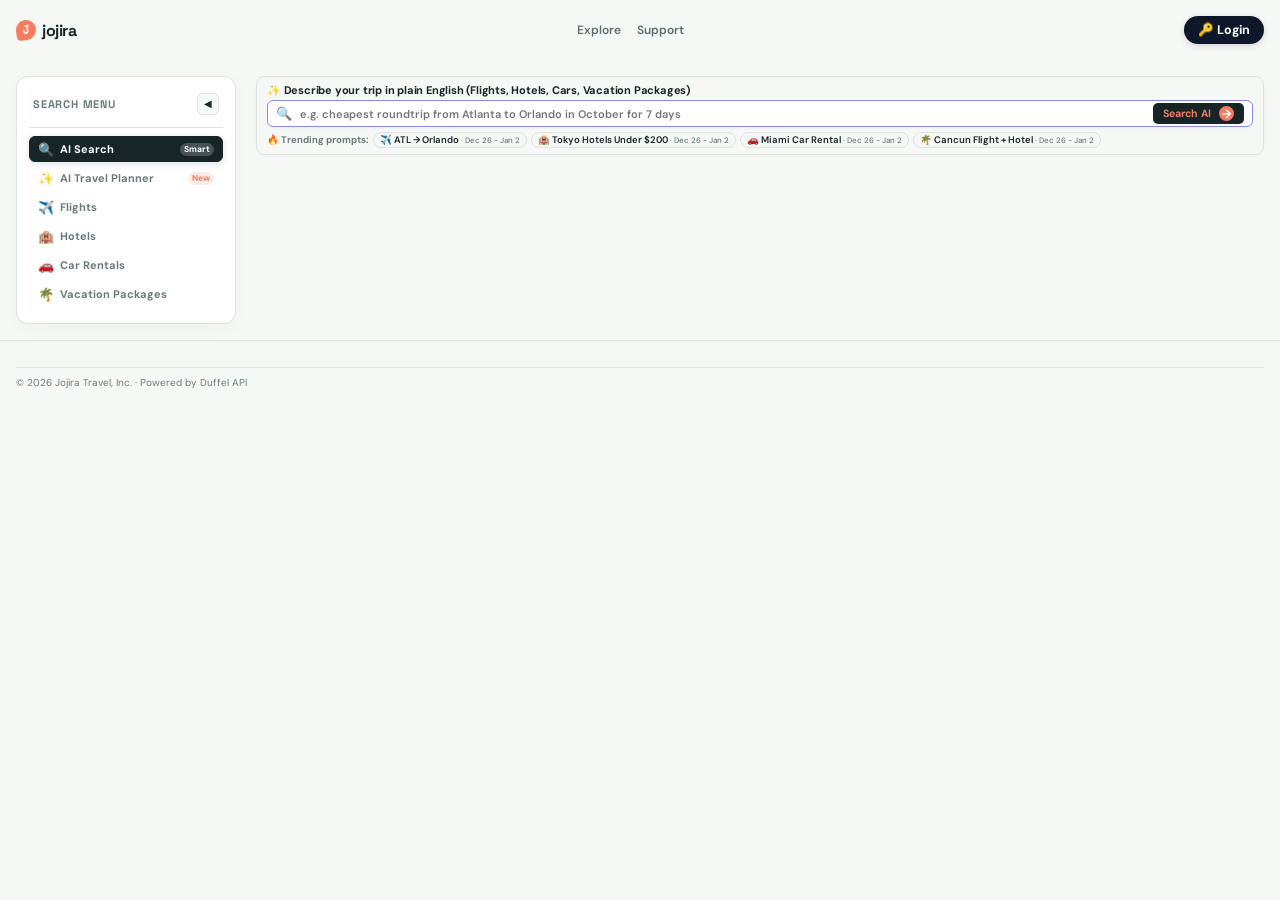
==== commit 6bdf2a6f: "updates" ====
--- a/index.html
+++ b/index.html
@@ -169,9 +169,12 @@
   <main id="top">
     <div class="app-sidebar-layout">
       <!-- LEFT NAVIGATION MENU -->
-      <aside class="left-nav-sidebar" aria-label="Services Navigation">
-        <div class="left-nav-header">
+      <aside class="left-nav-sidebar" aria-label="Services Navigation" data-left-nav-sidebar>
+        <div class="left-nav-header" style="display:flex; justify-content:space-between; align-items:center;">
           <span class="left-nav-title">Search Menu</span>
+          <button type="button" class="left-nav-toggle-btn" data-left-nav-toggle title="Collapse left menu" aria-label="Collapse navigation menu">
+            <span class="toggle-icon">◀</span>
+          </button>
         </div>
         <nav class="left-nav-menu" role="tablist" aria-label="Travel Services Navigation">
           <button type="button" class="left-nav-item is-active" data-service-tab="ai-search" role="tab"
--- a/styles.css
+++ b/styles.css
@@ -1972,12 +1972,67 @@
   position: sticky;
   top: 16px;
   z-index: 10;
+  transition: width 0.25s cubic-bezier(0.4, 0, 0.2, 1), padding 0.25s cubic-bezier(0.4, 0, 0.2, 1);
 }
 
 .left-nav-header {
-  padding: 0 8px 12px;
+  padding: 0 4px 12px;
   margin-bottom: 8px;
   border-bottom: 1px solid var(--line);
+  display: flex;
+  align-items: center;
+  justify-content: space-between;
+}
+
+.left-nav-toggle-btn {
+  background: var(--paper, #f1f5f9);
+  border: 1px solid var(--line, #cbd5e1);
+  border-radius: 6px;
+  width: 22px;
+  height: 22px;
+  display: flex;
+  align-items: center;
+  justify-content: center;
+  cursor: pointer;
+  color: var(--ink, #1e293b);
+  font-size: 10px;
+  line-height: 1;
+  transition: all 0.2s ease;
+  flex-shrink: 0;
+}
+
+.left-nav-toggle-btn:hover {
+  background: var(--ink, #1e293b);
+  color: #ffffff;
+  border-color: var(--ink, #1e293b);
+}
+
+/* Collapsed state for Left Navigation Panel */
+.left-nav-sidebar.is-collapsed {
+  width: 58px;
+  padding: 16px 6px;
+}
+
+.left-nav-sidebar.is-collapsed .left-nav-title,
+.left-nav-sidebar.is-collapsed .left-nav-label,
+.left-nav-sidebar.is-collapsed .left-nav-badge,
+.left-nav-sidebar.is-collapsed .left-nav-badge-new {
+  display: none !important;
+}
+
+.left-nav-sidebar.is-collapsed .left-nav-header {
+  justify-content: center !important;
+  padding: 0 0 10px !important;
+}
+
+.left-nav-sidebar.is-collapsed .left-nav-item {
+  justify-content: center;
+  padding: 8px 0;
+  gap: 0;
+}
+
+.left-nav-sidebar.is-collapsed .left-nav-icon {
+  font-size: 16px;
 }
 
 .left-nav-title {
